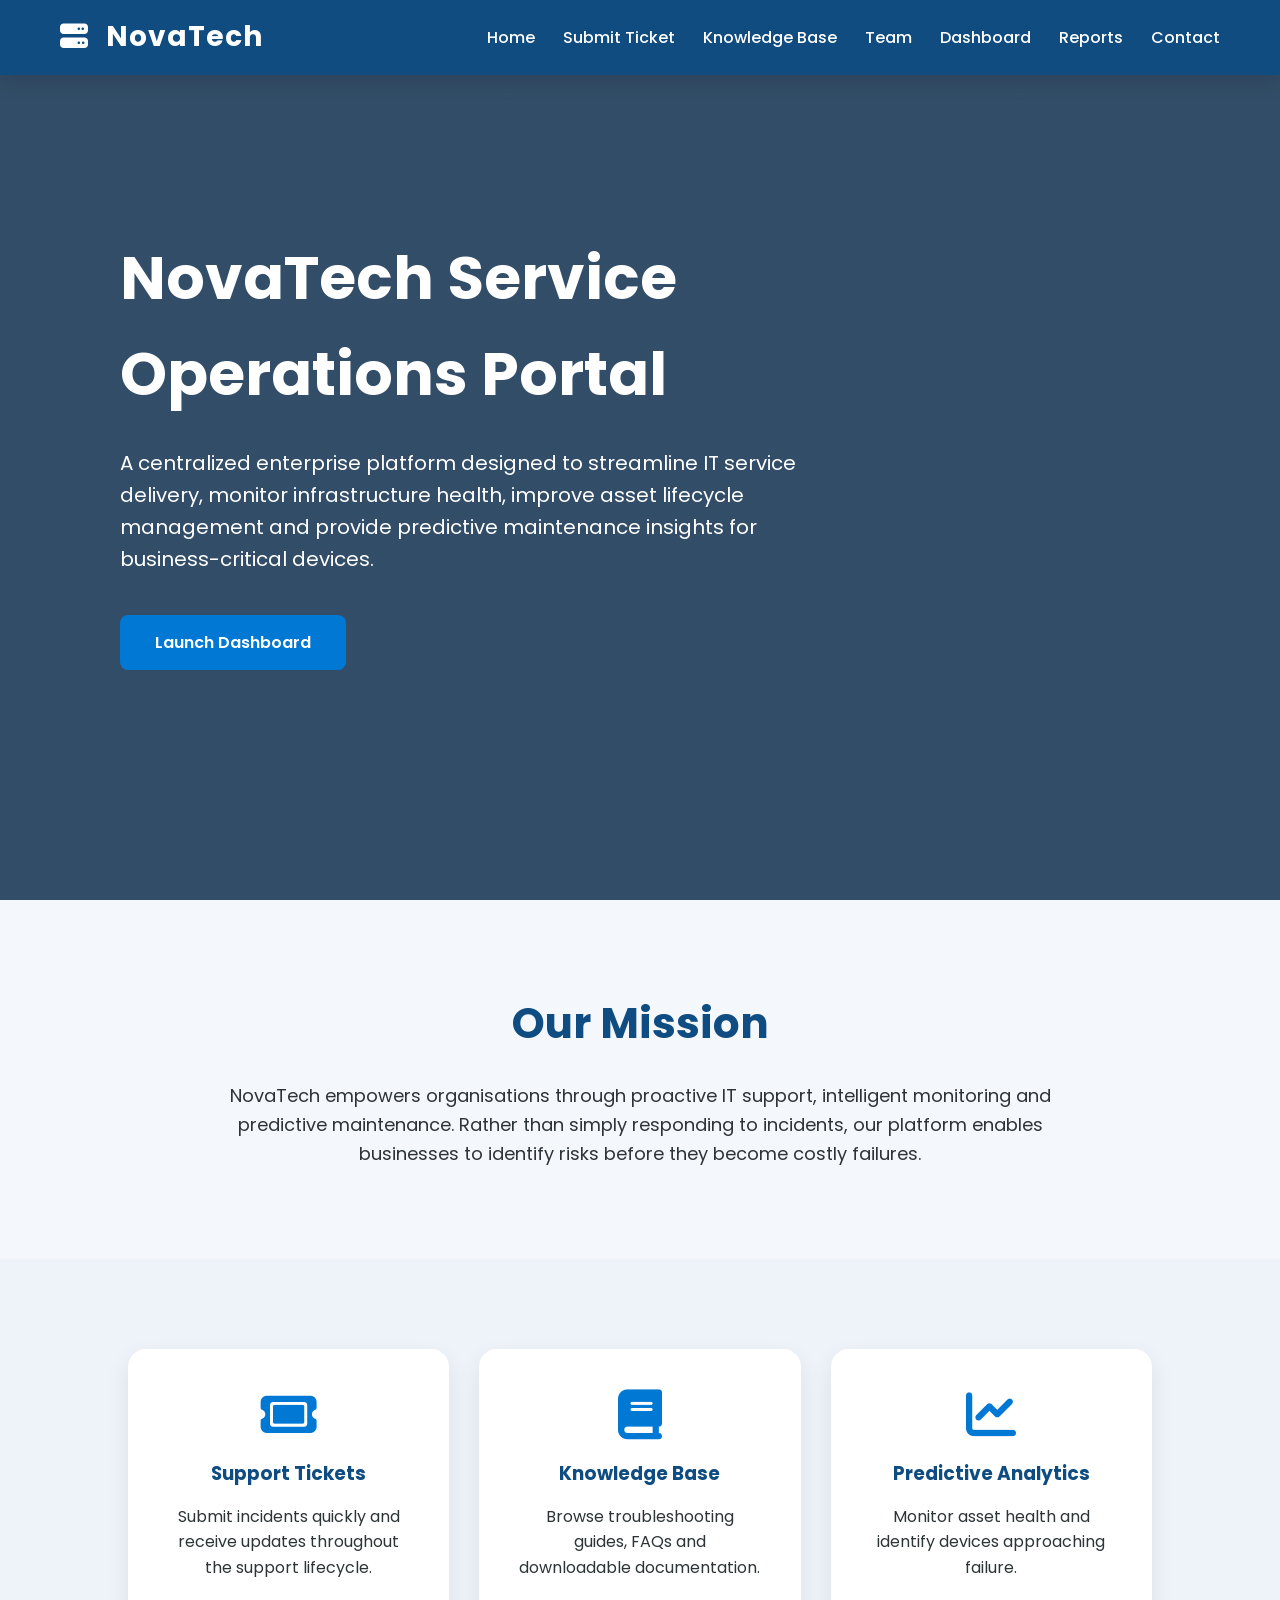
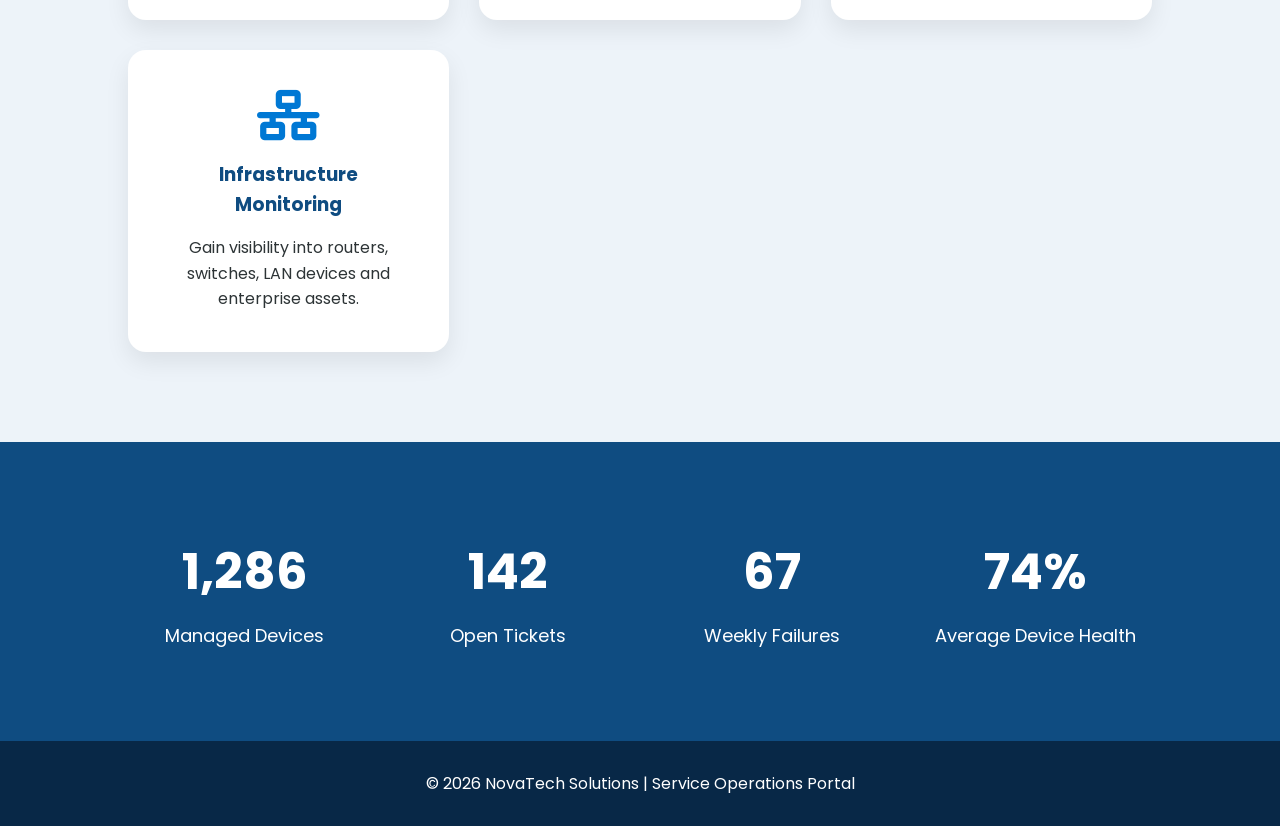
==== index.html @ 0265390c "created home page and styling" ====
<!DOCTYPE html>
<html lang="en">
<head>

<meta charset="UTF-8">
<meta name="viewport" content="width=device-width, initial-scale=1.0">

<title>NovaTech Service Operations Portal</title>

<link rel="preconnect" href="https://fonts.googleapis.com">
<link rel="preconnect" href="https://fonts.gstatic.com" crossorigin>

<link href="https://fonts.googleapis.com/css2?family=Poppins:wght@300;400;500;600;700&display=swap" rel="stylesheet">

<link rel="stylesheet"
href="https://cdnjs.cloudflare.com/ajax/libs/font-awesome/6.6.0/css/all.min.css">

<link rel="stylesheet" href="css/style.css">

</head>

<body>

<nav>

<div class="logo">

<i class="fa-solid fa-server"></i>

NovaTech

</div>

<ul>

<li><a href="index.html">Home</a></li>

<li><a href="pages/tickets.html">Submit Ticket</a></li>

<li><a href="pages/knowledgebase.html">Knowledge Base</a></li>

<li><a href="pages/team.html">Team</a></li>

<li><a href="pages/dashboard.html">Dashboard</a></li>

<li><a href="pages/reports.html">Reports</a></li>

<li><a href="pages/contact.html">Contact</a></li>

</ul>

</nav>

<section class="hero">

<div class="hero-text">

<h1>NovaTech Service Operations Portal</h1>

<p>

A centralized enterprise platform designed to streamline IT service delivery,
monitor infrastructure health, improve asset lifecycle management and provide
predictive maintenance insights for business-critical devices.

</p>

<a href="pages/dashboard.html" class="btn">

Launch Dashboard

</a>

</div>

</section>

<section class="about">

<h2>Our Mission</h2>

<p>

NovaTech empowers organisations through proactive IT support, intelligent
monitoring and predictive maintenance. Rather than simply responding to incidents,
our platform enables businesses to identify risks before they become costly failures.

</p>

</section>

<section class="cards">

<div class="card">

<i class="fa-solid fa-ticket"></i>

<h3>Support Tickets</h3>

<p>

Submit incidents quickly and receive updates throughout the support lifecycle.

</p>

</div>

<div class="card">

<i class="fa-solid fa-book"></i>

<h3>Knowledge Base</h3>

<p>

Browse troubleshooting guides, FAQs and downloadable documentation.

</p>

</div>

<div class="card">

<i class="fa-solid fa-chart-line"></i>

<h3>Predictive Analytics</h3>

<p>

Monitor asset health and identify devices approaching failure.

</p>

</div>

<div class="card">

<i class="fa-solid fa-network-wired"></i>

<h3>Infrastructure Monitoring</h3>

<p>

Gain visibility into routers, switches, LAN devices and enterprise assets.

</p>

</div>

</section>

<section class="stats">

<div>

<h2>1,286</h2>

<p>Managed Devices</p>

</div>

<div>

<h2>142</h2>

<p>Open Tickets</p>

</div>

<div>

<h2>67</h2>

<p>Weekly Failures</p>

</div>

<div>

<h2>74%</h2>

<p>Average Device Health</p>

</div>

</section>

<footer>

<p>

© 2026 NovaTech Solutions | Service Operations Portal

</p>

</footer>

<script src="js/script.js"></script>

</body>

</html>
---- css/style.css ----
/* ===========================
   NovaTech Service Portal
   Global Styles
=========================== */

*{
    margin:0;
    padding:0;
    box-sizing:border-box;
}

html{
    scroll-behavior:smooth;
}

body{
    font-family:'Poppins',sans-serif;
    background:#f4f7fb;
    color:#2d3436;
    line-height:1.6;
}

/* ===========================
   Navigation
=========================== */

nav{
    position:fixed;
    top:0;
    left:0;
    width:100%;
    height:75px;

    display:flex;
    justify-content:space-between;
    align-items:center;

    padding:0 60px;

    background:rgba(15,76,129,0.95);

    backdrop-filter:blur(10px);

    z-index:999;

    box-shadow:0 5px 20px rgba(0,0,0,.15);
}

.logo{
    color:white;
    font-size:28px;
    font-weight:700;
    letter-spacing:1px;
}

.logo i{
    margin-right:10px;
}

nav ul{
    display:flex;
    list-style:none;
}

nav ul li{
    margin-left:28px;
}

nav ul li a{

    text-decoration:none;

    color:white;

    font-weight:500;

    transition:.3s;

}

nav ul li a:hover{

    color:#9ad1ff;

}

/* ===========================
   Hero Section
=========================== */

.hero{

    height:100vh;

    display:flex;

    align-items:center;

    padding:120px;

    color:white;

    background:

    linear-gradient(
    rgba(8,40,71,.82),
    rgba(8,40,71,.82)
    ),

    url("https://images.unsplash.com/photo-1518770660439-4636190af475?auto=format&fit=crop&w=1800&q=80");

    background-size:cover;

    background-position:center;

}

.hero-text{

    max-width:700px;

}

.hero h1{

    font-size:60px;

    margin-bottom:25px;

}

.hero p{

    font-size:20px;

    margin-bottom:40px;

}

/* ===========================
   Buttons
=========================== */

.btn{

display:inline-block;

padding:15px 35px;

background:#0078D4;

color:white;

text-decoration:none;

border-radius:8px;

font-weight:600;

transition:.35s;

}

.btn:hover{

background:#0094ff;

transform:translateY(-4px);

box-shadow:0 10px 25px rgba(0,120,212,.35);

}

/* ===========================
   Sections
=========================== */

section{

padding:90px 10%;

}

.about{

text-align:center;

}

.about h2{

font-size:42px;

margin-bottom:25px;

color:#0F4C81;

}

.about p{

max-width:900px;

margin:auto;

font-size:18px;

}

/* ===========================
   Cards
=========================== */

.cards{

display:grid;

grid-template-columns:repeat(auto-fit,minmax(260px,1fr));

gap:30px;

background:#edf3f9;

}

.card{

background:white;

padding:40px;

border-radius:18px;

text-align:center;

box-shadow:0 10px 25px rgba(0,0,0,.08);

transition:.35s;

}

.card:hover{

transform:translateY(-10px);

box-shadow:0 20px 40px rgba(0,0,0,.15);

}

.card i{

font-size:50px;

color:#0078D4;

margin-bottom:20px;

}

.card h3{

margin-bottom:15px;

color:#0F4C81;

}

/* ===========================
   Statistics
=========================== */

.stats{

background:#0F4C81;

display:grid;

grid-template-columns:repeat(auto-fit,minmax(220px,1fr));

gap:30px;

text-align:center;

color:white;

}

.stats h2{

font-size:50px;

margin-bottom:10px;

}

.stats p{

font-size:18px;

}

/* ===========================
   Footer
=========================== */

footer{

background:#082847;

padding:30px;

text-align:center;

color:white;

}

/* ===========================
   Responsive
=========================== */

@media(max-width:900px){

nav{

flex-direction:column;

height:auto;

padding:20px;

}

nav ul{

margin-top:20px;

flex-wrap:wrap;

justify-content:center;

}

nav ul li{

margin:10px;

}

.hero{

padding:80px 30px;

text-align:center;

justify-content:center;

}

.hero h1{

font-size:40px;

}

.hero p{

font-size:18px;

}

}
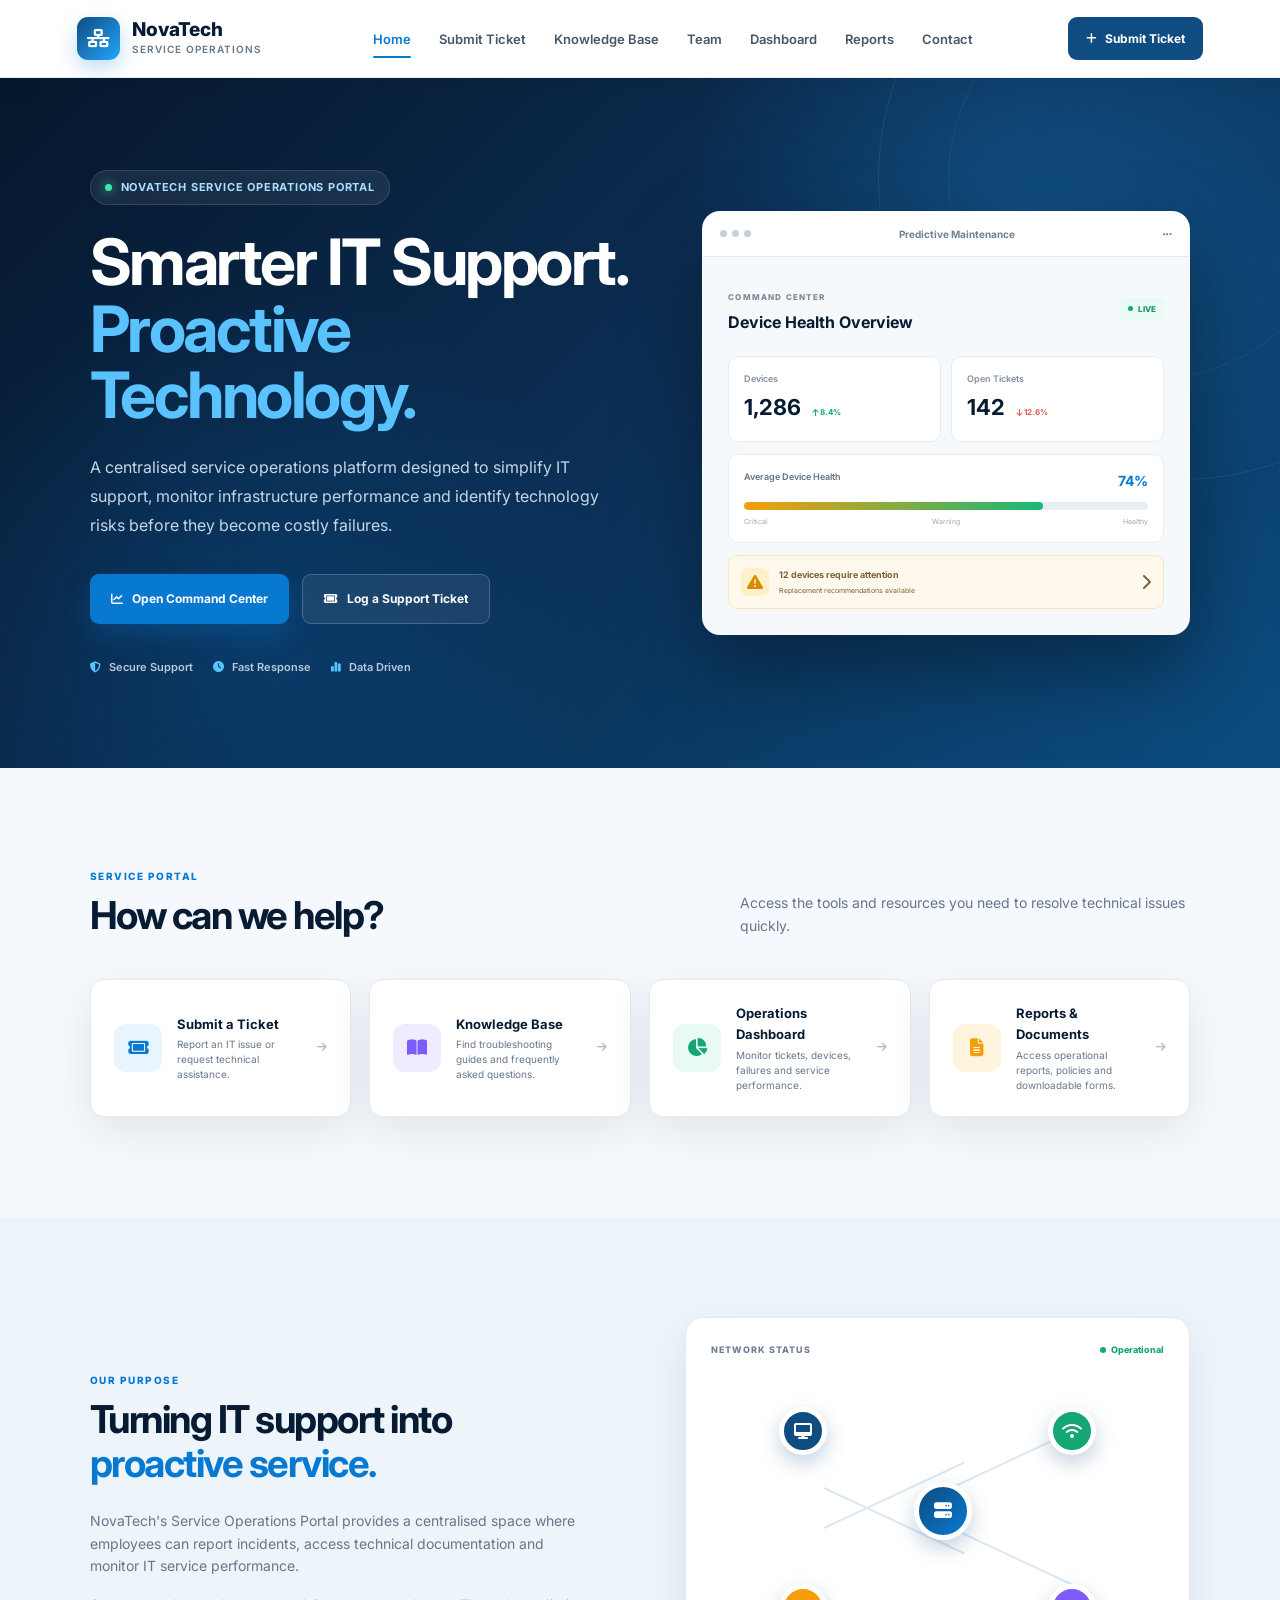
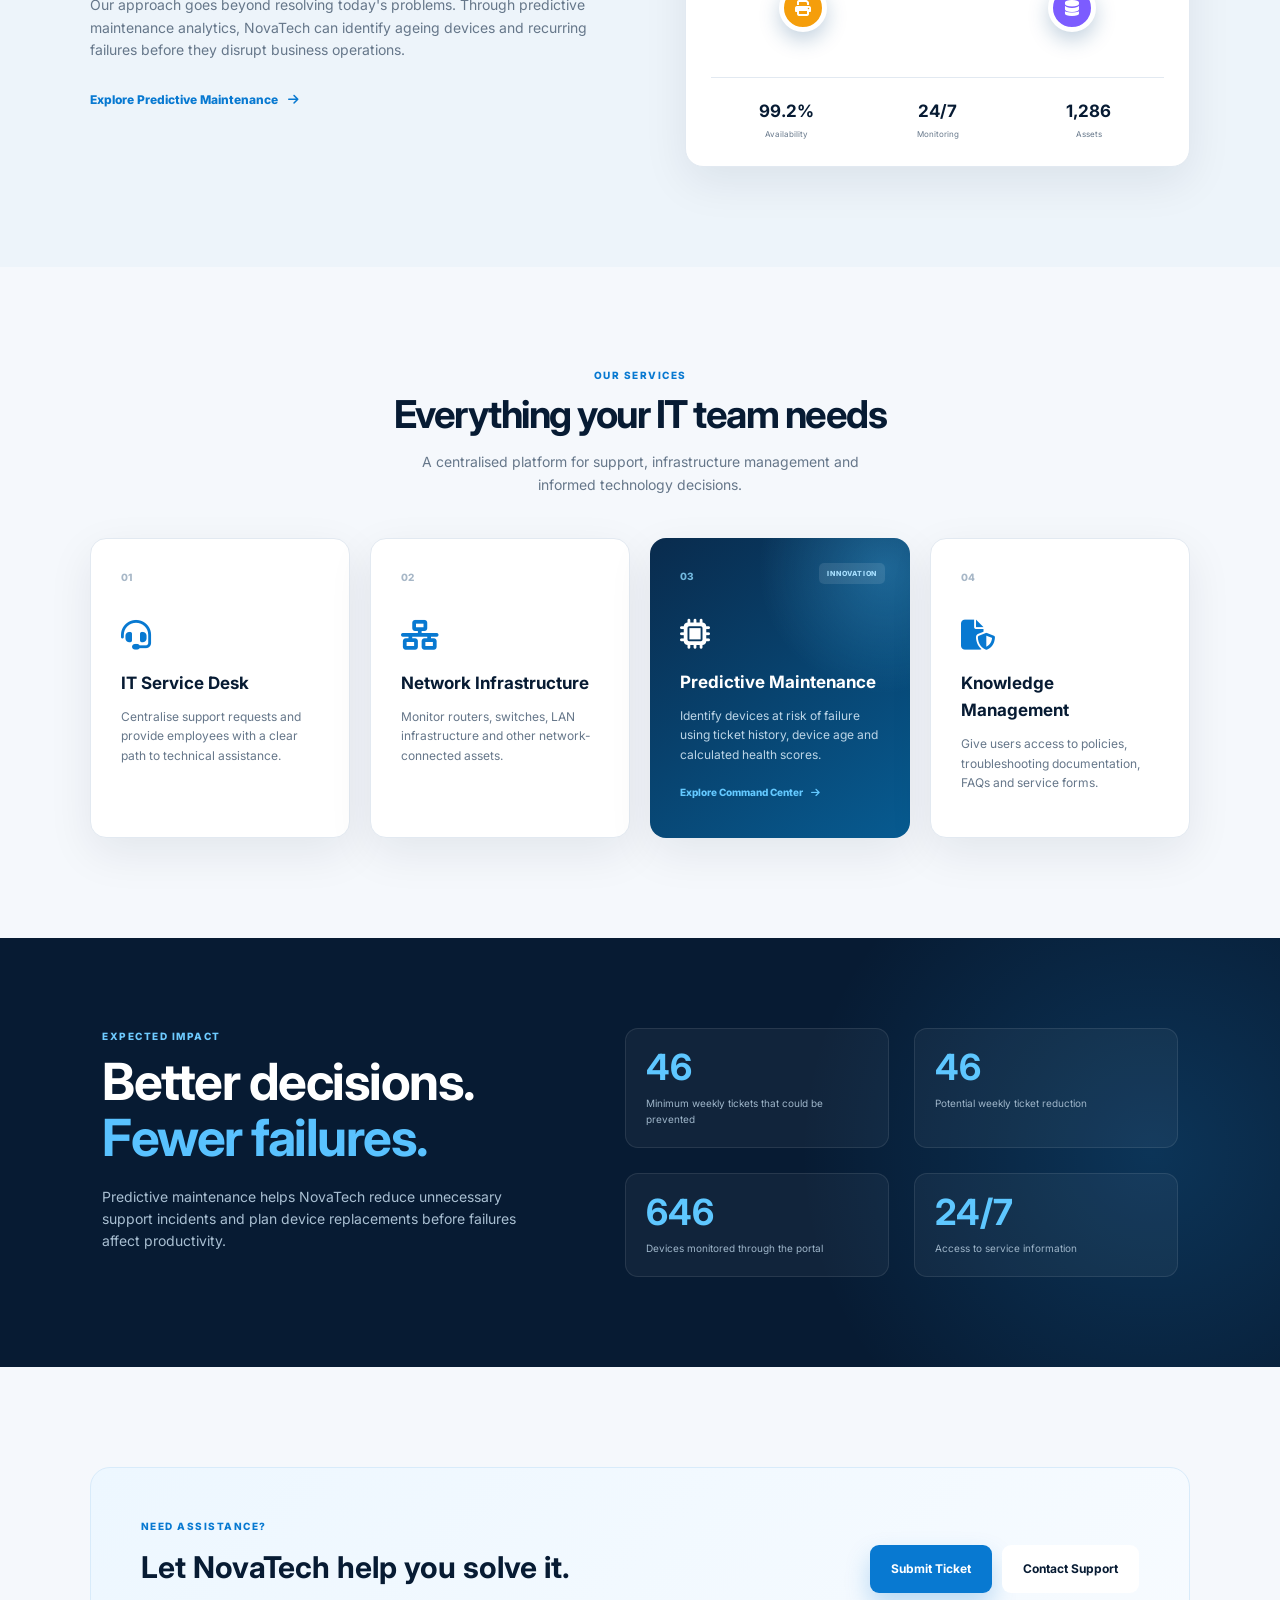
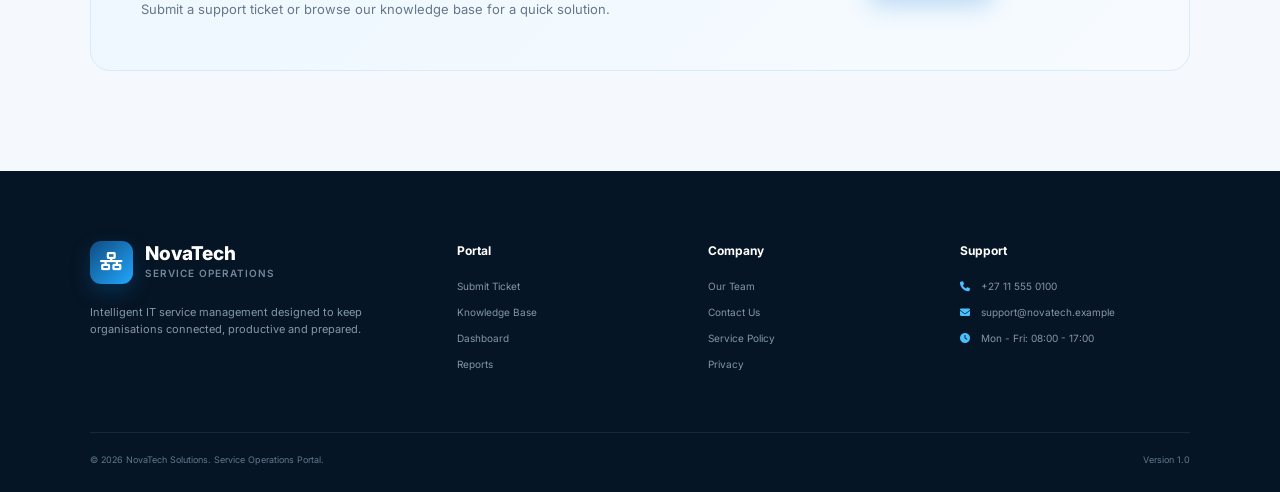
==== commit 6a70dadc: "Completed NovaTech homepage redesign" ====
--- a/index.html
+++ b/index.html
@@ -1,201 +1,746 @@
 <!DOCTYPE html>
 <html lang="en">
+
 <head>
-
-<meta charset="UTF-8">
-<meta name="viewport" content="width=device-width, initial-scale=1.0">
-
-<title>NovaTech Service Operations Portal</title>
-
-<link rel="preconnect" href="https://fonts.googleapis.com">
-<link rel="preconnect" href="https://fonts.gstatic.com" crossorigin>
-
-<link href="https://fonts.googleapis.com/css2?family=Poppins:wght@300;400;500;600;700&display=swap" rel="stylesheet">
-
-<link rel="stylesheet"
-href="https://cdnjs.cloudflare.com/ajax/libs/font-awesome/6.6.0/css/all.min.css">
-
-<link rel="stylesheet" href="css/style.css">
-
+    <meta charset="UTF-8">
+    <meta name="viewport" content="width=device-width, initial-scale=1.0">
+
+    <title>NovaTech | Service Operations Portal</title>
+
+    <!-- Google Font -->
+    <link rel="preconnect" href="https://fonts.googleapis.com">
+    <link rel="preconnect" href="https://fonts.gstatic.com" crossorigin>
+
+    <link href="https://fonts.googleapis.com/css2?family=Inter:wght@400;500;600;700;800&display=swap"
+        rel="stylesheet">
+
+    <!-- Font Awesome -->
+    <link rel="stylesheet"
+        href="https://cdnjs.cloudflare.com/ajax/libs/font-awesome/6.6.0/css/all.min.css">
+
+    <!-- Main CSS -->
+    <link rel="stylesheet" href="css/style.css">
 </head>
 
 <body>
 
-<nav>
-
-<div class="logo">
-
-<i class="fa-solid fa-server"></i>
-
-NovaTech
-
-</div>
-
-<ul>
-
-<li><a href="index.html">Home</a></li>
-
-<li><a href="pages/tickets.html">Submit Ticket</a></li>
-
-<li><a href="pages/knowledgebase.html">Knowledge Base</a></li>
-
-<li><a href="pages/team.html">Team</a></li>
-
-<li><a href="pages/dashboard.html">Dashboard</a></li>
-
-<li><a href="pages/reports.html">Reports</a></li>
-
-<li><a href="pages/contact.html">Contact</a></li>
-
-</ul>
-
-</nav>
-
-<section class="hero">
-
-<div class="hero-text">
-
-<h1>NovaTech Service Operations Portal</h1>
-
-<p>
-
-A centralized enterprise platform designed to streamline IT service delivery,
-monitor infrastructure health, improve asset lifecycle management and provide
-predictive maintenance insights for business-critical devices.
-
-</p>
-
-<a href="pages/dashboard.html" class="btn">
-
-Launch Dashboard
-
-</a>
-
-</div>
-
-</section>
-
-<section class="about">
-
-<h2>Our Mission</h2>
-
-<p>
-
-NovaTech empowers organisations through proactive IT support, intelligent
-monitoring and predictive maintenance. Rather than simply responding to incidents,
-our platform enables businesses to identify risks before they become costly failures.
-
-</p>
-
-</section>
-
-<section class="cards">
-
-<div class="card">
-
-<i class="fa-solid fa-ticket"></i>
-
-<h3>Support Tickets</h3>
-
-<p>
-
-Submit incidents quickly and receive updates throughout the support lifecycle.
-
-</p>
-
-</div>
-
-<div class="card">
-
-<i class="fa-solid fa-book"></i>
-
-<h3>Knowledge Base</h3>
-
-<p>
-
-Browse troubleshooting guides, FAQs and downloadable documentation.
-
-</p>
-
-</div>
-
-<div class="card">
-
-<i class="fa-solid fa-chart-line"></i>
-
-<h3>Predictive Analytics</h3>
-
-<p>
-
-Monitor asset health and identify devices approaching failure.
-
-</p>
-
-</div>
-
-<div class="card">
-
-<i class="fa-solid fa-network-wired"></i>
-
-<h3>Infrastructure Monitoring</h3>
-
-<p>
-
-Gain visibility into routers, switches, LAN devices and enterprise assets.
-
-</p>
-
-</div>
-
-</section>
-
-<section class="stats">
-
-<div>
-
-<h2>1,286</h2>
-
-<p>Managed Devices</p>
-
-</div>
-
-<div>
-
-<h2>142</h2>
-
-<p>Open Tickets</p>
-
-</div>
-
-<div>
-
-<h2>67</h2>
-
-<p>Weekly Failures</p>
-
-</div>
-
-<div>
-
-<h2>74%</h2>
-
-<p>Average Device Health</p>
-
-</div>
-
-</section>
-
-<footer>
-
-<p>
-
-© 2026 NovaTech Solutions | Service Operations Portal
-
-</p>
-
-</footer>
-
-<script src="js/script.js"></script>
+    <!-- =========================
+         NAVIGATION
+    ========================== -->
+
+    <header class="site-header">
+
+        <nav class="navbar">
+
+            <a href="index.html" class="brand">
+
+                <div class="brand-icon">
+                    <i class="fa-solid fa-network-wired"></i>
+                </div>
+
+                <div>
+                    <span class="brand-name">NovaTech</span>
+                    <span class="brand-subtitle">Service Operations</span>
+                </div>
+
+            </a>
+
+            <button class="mobile-menu-btn" id="mobileMenuBtn">
+                <i class="fa-solid fa-bars"></i>
+            </button>
+
+            <ul class="nav-links" id="navLinks">
+
+                <li>
+                    <a href="index.html" class="active">Home</a>
+                </li>
+
+                <li>
+                    <a href="pages/tickets.html">Submit Ticket</a>
+                </li>
+
+                <li>
+                    <a href="pages/knowledgebase.html">Knowledge Base</a>
+                </li>
+
+                <li>
+                    <a href="pages/team.html">Team</a>
+                </li>
+
+                <li>
+                    <a href="pages/dashboard.html">Dashboard</a>
+                </li>
+
+                <li>
+                    <a href="pages/reports.html">Reports</a>
+                </li>
+
+                <li>
+                    <a href="pages/contact.html">Contact</a>
+                </li>
+
+            </ul>
+
+            <a href="pages/tickets.html" class="nav-button">
+                <i class="fa-solid fa-plus"></i>
+                Submit Ticket
+            </a>
+
+        </nav>
+
+    </header>
+
+
+    <!-- =========================
+         HERO
+    ========================== -->
+
+    <main>
+
+        <section class="hero">
+
+            <div class="hero-grid">
+
+                <div class="hero-content">
+
+                    <div class="status-pill">
+                        <span class="status-dot"></span>
+                        NovaTech Service Operations Portal
+                    </div>
+
+                    <h1>
+                        Smarter IT Support.
+                        <span>Proactive Technology.</span>
+                    </h1>
+
+                    <p class="hero-description">
+
+                        A centralised service operations platform designed to
+                        simplify IT support, monitor infrastructure performance
+                        and identify technology risks before they become costly
+                        failures.
+
+                    </p>
+
+                    <div class="hero-buttons">
+
+                        <a href="pages/dashboard.html" class="primary-button">
+                            <i class="fa-solid fa-chart-line"></i>
+                            Open Command Center
+                        </a>
+
+                        <a href="pages/tickets.html" class="secondary-button">
+                            <i class="fa-solid fa-ticket"></i>
+                            Log a Support Ticket
+                        </a>
+
+                    </div>
+
+                    <div class="hero-trust">
+
+                        <div class="trust-item">
+                            <i class="fa-solid fa-shield-halved"></i>
+                            Secure Support
+                        </div>
+
+                        <div class="trust-item">
+                            <i class="fa-solid fa-clock"></i>
+                            Fast Response
+                        </div>
+
+                        <div class="trust-item">
+                            <i class="fa-solid fa-chart-simple"></i>
+                            Data Driven
+                        </div>
+
+                    </div>
+
+                </div>
+
+
+                <!-- Hero Dashboard Preview -->
+
+                <div class="hero-dashboard">
+
+                    <div class="dashboard-window">
+
+                        <div class="window-header">
+
+                            <div class="window-controls">
+                                <span></span>
+                                <span></span>
+                                <span></span>
+                            </div>
+
+                            <span>Predictive Maintenance</span>
+
+                            <i class="fa-solid fa-ellipsis"></i>
+
+                        </div>
+
+                        <div class="mini-dashboard">
+
+                            <div class="mini-title">
+                                <div>
+                                    <small>COMMAND CENTER</small>
+                                    <h3>Device Health Overview</h3>
+                                </div>
+
+                                <span class="live-badge">
+                                    <span></span>
+                                    LIVE
+                                </span>
+                            </div>
+
+                            <div class="mini-stats">
+
+                                <div class="mini-card">
+                                    <span>Devices</span>
+                                    <strong>1,286</strong>
+                                    <small class="positive">
+                                        <i class="fa-solid fa-arrow-up"></i>
+                                        8.4%
+                                    </small>
+                                </div>
+
+                                <div class="mini-card">
+                                    <span>Open Tickets</span>
+                                    <strong>142</strong>
+                                    <small class="negative">
+                                        <i class="fa-solid fa-arrow-down"></i>
+                                        12.6%
+                                    </small>
+                                </div>
+
+                            </div>
+
+                            <div class="health-panel">
+
+                                <div class="health-header">
+                                    <span>Average Device Health</span>
+                                    <strong>74%</strong>
+                                </div>
+
+                                <div class="health-bar">
+                                    <div class="health-progress"></div>
+                                </div>
+
+                                <div class="health-labels">
+                                    <span>Critical</span>
+                                    <span>Warning</span>
+                                    <span>Healthy</span>
+                                </div>
+
+                            </div>
+
+                            <div class="mini-alert">
+
+                                <div class="alert-icon">
+                                    <i class="fa-solid fa-triangle-exclamation"></i>
+                                </div>
+
+                                <div>
+                                    <strong>12 devices require attention</strong>
+                                    <small>Replacement recommendations available</small>
+                                </div>
+
+                                <i class="fa-solid fa-chevron-right"></i>
+
+                            </div>
+
+                        </div>
+
+                    </div>
+
+                </div>
+
+            </div>
+
+        </section>
+
+
+        <!-- =========================
+             QUICK ACCESS
+        ========================== -->
+
+        <section class="quick-section">
+
+            <div class="section-heading">
+
+                <div>
+                    <span class="section-label">SERVICE PORTAL</span>
+                    <h2>How can we help?</h2>
+                </div>
+
+                <p>
+                    Access the tools and resources you need to resolve
+                    technical issues quickly.
+                </p>
+
+            </div>
+
+            <div class="quick-grid">
+
+                <a href="pages/tickets.html" class="quick-card">
+
+                    <div class="quick-icon blue">
+                        <i class="fa-solid fa-ticket"></i>
+                    </div>
+
+                    <div>
+                        <h3>Submit a Ticket</h3>
+                        <p>Report an IT issue or request technical assistance.</p>
+                    </div>
+
+                    <i class="fa-solid fa-arrow-right card-arrow"></i>
+
+                </a>
+
+
+                <a href="pages/knowledgebase.html" class="quick-card">
+
+                    <div class="quick-icon purple">
+                        <i class="fa-solid fa-book-open"></i>
+                    </div>
+
+                    <div>
+                        <h3>Knowledge Base</h3>
+                        <p>Find troubleshooting guides and frequently asked questions.</p>
+                    </div>
+
+                    <i class="fa-solid fa-arrow-right card-arrow"></i>
+
+                </a>
+
+
+                <a href="pages/dashboard.html" class="quick-card">
+
+                    <div class="quick-icon green">
+                        <i class="fa-solid fa-chart-pie"></i>
+                    </div>
+
+                    <div>
+                        <h3>Operations Dashboard</h3>
+                        <p>Monitor tickets, devices, failures and service performance.</p>
+                    </div>
+
+                    <i class="fa-solid fa-arrow-right card-arrow"></i>
+
+                </a>
+
+
+                <a href="pages/reports.html" class="quick-card">
+
+                    <div class="quick-icon orange">
+                        <i class="fa-solid fa-file-lines"></i>
+                    </div>
+
+                    <div>
+                        <h3>Reports & Documents</h3>
+                        <p>Access operational reports, policies and downloadable forms.</p>
+                    </div>
+
+                    <i class="fa-solid fa-arrow-right card-arrow"></i>
+
+                </a>
+
+            </div>
+
+        </section>
+
+
+        <!-- =========================
+             MISSION
+        ========================== -->
+
+        <section class="mission-section">
+
+            <div class="mission-grid">
+
+                <div class="mission-content">
+
+                    <span class="section-label">OUR PURPOSE</span>
+
+                    <h2>
+                        Turning IT support into
+                        <span>proactive service.</span>
+                    </h2>
+
+                    <p>
+                        NovaTech's Service Operations Portal provides a
+                        centralised space where employees can report incidents,
+                        access technical documentation and monitor IT service
+                        performance.
+                    </p>
+
+                    <p>
+                        Our approach goes beyond resolving today's problems.
+                        Through predictive maintenance analytics, NovaTech
+                        can identify ageing devices and recurring failures
+                        before they disrupt business operations.
+                    </p>
+
+                    <a href="pages/dashboard.html" class="text-link">
+                        Explore Predictive Maintenance
+                        <i class="fa-solid fa-arrow-right"></i>
+                    </a>
+
+                </div>
+
+
+                <div class="mission-visual">
+
+                    <div class="network-card">
+
+                        <div class="network-header">
+                            <span>NETWORK STATUS</span>
+                            <span class="online">
+                                <span></span>
+                                Operational
+                            </span>
+                        </div>
+
+                        <div class="network-map">
+
+                            <div class="network-line line-one"></div>
+                            <div class="network-line line-two"></div>
+                            <div class="network-line line-three"></div>
+                            <div class="network-line line-four"></div>
+
+                            <div class="network-node main-node">
+                                <i class="fa-solid fa-server"></i>
+                            </div>
+
+                            <div class="network-node node-one">
+                                <i class="fa-solid fa-desktop"></i>
+                            </div>
+
+                            <div class="network-node node-two">
+                                <i class="fa-solid fa-wifi"></i>
+                            </div>
+
+                            <div class="network-node node-three">
+                                <i class="fa-solid fa-print"></i>
+                            </div>
+
+                            <div class="network-node node-four">
+                                <i class="fa-solid fa-database"></i>
+                            </div>
+
+                        </div>
+
+                        <div class="network-footer">
+
+                            <div>
+                                <strong>99.2%</strong>
+                                <span>Availability</span>
+                            </div>
+
+                            <div>
+                                <strong>24/7</strong>
+                                <span>Monitoring</span>
+                            </div>
+
+                            <div>
+                                <strong>1,286</strong>
+                                <span>Assets</span>
+                            </div>
+
+                        </div>
+
+                    </div>
+
+                </div>
+
+            </div>
+
+        </section>
+
+
+        <!-- =========================
+             SERVICES
+        ========================== -->
+
+        <section class="services-section">
+
+            <div class="section-heading centered">
+
+                <span class="section-label">OUR SERVICES</span>
+
+                <h2>Everything your IT team needs</h2>
+
+                <p>
+                    A centralised platform for support, infrastructure
+                    management and informed technology decisions.
+                </p>
+
+            </div>
+
+            <div class="services-grid">
+
+                <div class="service-card">
+
+                    <div class="service-number">01</div>
+
+                    <i class="fa-solid fa-headset"></i>
+
+                    <h3>IT Service Desk</h3>
+
+                    <p>
+                        Centralise support requests and provide employees
+                        with a clear path to technical assistance.
+                    </p>
+
+                </div>
+
+
+                <div class="service-card">
+
+                    <div class="service-number">02</div>
+
+                    <i class="fa-solid fa-network-wired"></i>
+
+                    <h3>Network Infrastructure</h3>
+
+                    <p>
+                        Monitor routers, switches, LAN infrastructure and
+                        other network-connected assets.
+                    </p>
+
+                </div>
+
+
+                <div class="service-card featured">
+
+                    <div class="service-number">03</div>
+
+                    <span class="featured-badge">INNOVATION</span>
+
+                    <i class="fa-solid fa-microchip"></i>
+
+                    <h3>Predictive Maintenance</h3>
+
+                    <p>
+                        Identify devices at risk of failure using ticket
+                        history, device age and calculated health scores.
+                    </p>
+
+                    <a href="pages/dashboard.html">
+                        Explore Command Center
+                        <i class="fa-solid fa-arrow-right"></i>
+                    </a>
+
+                </div>
+
+
+                <div class="service-card">
+
+                    <div class="service-number">04</div>
+
+                    <i class="fa-solid fa-file-shield"></i>
+
+                    <h3>Knowledge Management</h3>
+
+                    <p>
+                        Give users access to policies, troubleshooting
+                        documentation, FAQs and service forms.
+                    </p>
+
+                </div>
+
+            </div>
+
+        </section>
+
+
+        <!-- =========================
+             IMPACT
+        ========================== -->
+
+        <section class="impact-section">
+
+            <div class="impact-content">
+
+                <span class="section-label light">EXPECTED IMPACT</span>
+
+                <h2>
+                    Better decisions.
+                    <span>Fewer failures.</span>
+                </h2>
+
+                <p>
+                    Predictive maintenance helps NovaTech reduce unnecessary
+                    support incidents and plan device replacements before
+                    failures affect productivity.
+                </p>
+
+            </div>
+
+            <div class="impact-stats">
+
+                <div class="impact-stat">
+                    <strong data-target="50">0</strong>
+                    <span>Minimum weekly tickets that could be prevented</span>
+                </div>
+
+                <div class="impact-stat">
+                    <strong data-target="80">0</strong>
+                    <span>Potential weekly ticket reduction</span>
+                </div>
+
+                <div class="impact-stat">
+                    <strong data-target="1286">0</strong>
+                    <span>Devices monitored through the portal</span>
+                </div>
+
+                <div class="impact-stat">
+                    <strong>24/7</strong>
+                    <span>Access to service information</span>
+                </div>
+
+            </div>
+
+        </section>
+
+
+        <!-- =========================
+             CONTACT CTA
+        ========================== -->
+
+        <section class="cta-section">
+
+            <div class="cta-box">
+
+                <div>
+
+                    <span class="section-label">NEED ASSISTANCE?</span>
+
+                    <h2>
+                        Let NovaTech help you solve it.
+                    </h2>
+
+                    <p>
+                        Submit a support ticket or browse our knowledge base
+                        for a quick solution.
+                    </p>
+
+                </div>
+
+                <div class="cta-buttons">
+
+                    <a href="pages/tickets.html" class="primary-button">
+                        Submit Ticket
+                    </a>
+
+                    <a href="pages/contact.html" class="secondary-button dark">
+                        Contact Support
+                    </a>
+
+                </div>
+
+            </div>
+
+        </section>
+
+    </main>
+
+
+    <!-- =========================
+         FOOTER
+    ========================== -->
+
+    <footer class="footer">
+
+        <div class="footer-grid">
+
+            <div class="footer-brand">
+
+                <a href="index.html" class="brand">
+
+                    <div class="brand-icon">
+                        <i class="fa-solid fa-network-wired"></i>
+                    </div>
+
+                    <div>
+                        <span class="brand-name">NovaTech</span>
+                        <span class="brand-subtitle">Service Operations</span>
+                    </div>
+
+                </a>
+
+                <p>
+                    Intelligent IT service management designed to keep
+                    organisations connected, productive and prepared.
+                </p>
+
+            </div>
+
+
+            <div class="footer-column">
+
+                <h4>Portal</h4>
+
+                <a href="pages/tickets.html">Submit Ticket</a>
+                <a href="pages/knowledgebase.html">Knowledge Base</a>
+                <a href="pages/dashboard.html">Dashboard</a>
+                <a href="pages/reports.html">Reports</a>
+
+            </div>
+
+
+            <div class="footer-column">
+
+                <h4>Company</h4>
+
+                <a href="pages/team.html">Our Team</a>
+                <a href="pages/contact.html">Contact Us</a>
+                <a href="#">Service Policy</a>
+                <a href="#">Privacy</a>
+
+            </div>
+
+
+            <div class="footer-column">
+
+                <h4>Support</h4>
+
+                <p>
+                    <i class="fa-solid fa-phone"></i>
+                    +27 11 555 0100
+                </p>
+
+                <p>
+                    <i class="fa-solid fa-envelope"></i>
+                    support@novatech.example
+                </p>
+
+                <p>
+                    <i class="fa-solid fa-clock"></i>
+                    Mon - Fri: 08:00 - 17:00
+                </p>
+
+            </div>
+
+        </div>
+
+
+        <div class="footer-bottom">
+
+            <span>
+                © <span id="currentYear">2026</span> NovaTech Solutions.
+                Service Operations Portal.
+            </span>
+
+            <span>
+                Version 1.0
+            </span>
+
+        </div>
+
+    </footer>
+
+
+    <script src="js/script.js"></script>
 
 </body>
 
--- a/css/style.css
+++ b/css/style.css
@@ -1,372 +1,1726 @@
-/* ===========================
-   NovaTech Service Portal
+/* =========================================================
+   NOVATECH SERVICE OPERATIONS PORTAL
    Global Styles
-=========================== */
-
-*{
-    margin:0;
-    padding:0;
-    box-sizing:border-box;
-}
-
-html{
-    scroll-behavior:smooth;
-}
-
-body{
-    font-family:'Poppins',sans-serif;
-    background:#f4f7fb;
-    color:#2d3436;
-    line-height:1.6;
-}
-
-/* ===========================
-   Navigation
-=========================== */
-
-nav{
-    position:fixed;
-    top:0;
-    left:0;
-    width:100%;
-    height:75px;
-
-    display:flex;
-    justify-content:space-between;
-    align-items:center;
-
-    padding:0 60px;
-
-    background:rgba(15,76,129,0.95);
-
-    backdrop-filter:blur(10px);
-
-    z-index:999;
-
-    box-shadow:0 5px 20px rgba(0,0,0,.15);
-}
-
-.logo{
-    color:white;
-    font-size:28px;
-    font-weight:700;
-    letter-spacing:1px;
-}
-
-.logo i{
-    margin-right:10px;
-}
-
-nav ul{
-    display:flex;
-    list-style:none;
-}
-
-nav ul li{
-    margin-left:28px;
-}
-
-nav ul li a{
-
-    text-decoration:none;
-
-    color:white;
-
-    font-weight:500;
-
-    transition:.3s;
-
-}
-
-nav ul li a:hover{
-
-    color:#9ad1ff;
-
-}
-
-/* ===========================
-   Hero Section
-=========================== */
-
-.hero{
-
-    height:100vh;
-
-    display:flex;
-
-    align-items:center;
-
-    padding:120px;
-
-    color:white;
+========================================================= */
+
+:root {
+    --navy: #071b33;
+    --dark-blue: #0f4c81;
+    --blue: #0879d1;
+    --bright-blue: #22a7ff;
+    --light-blue: #eaf5ff;
+
+    --white: #ffffff;
+    --background: #f5f8fc;
+    --surface: #ffffff;
+
+    --text: #172536;
+    --muted: #66778a;
+    --border: #e2e9f1;
+
+    --green: #16a673;
+    --orange: #f59e0b;
+    --purple: #7c5cff;
+
+    --shadow: 0 15px 45px rgba(7, 27, 51, 0.08);
+    --shadow-hover: 0 25px 55px rgba(7, 27, 51, 0.14);
+
+    --radius: 18px;
+}
+
+
+/* =========================================================
+   RESET
+========================================================= */
+
+* {
+    margin: 0;
+    padding: 0;
+    box-sizing: border-box;
+}
+
+html {
+    scroll-behavior: smooth;
+}
+
+body {
+    font-family: "Inter", sans-serif;
+    background: var(--background);
+    color: var(--text);
+    line-height: 1.6;
+}
+
+a {
+    color: inherit;
+    text-decoration: none;
+}
+
+button {
+    font-family: inherit;
+}
+
+img {
+    max-width: 100%;
+}
+
+
+/* =========================================================
+   NAVIGATION
+========================================================= */
+
+.site-header {
+    position: relative;
+    z-index: 1000;
+}
+
+.navbar {
+    width: 100%;
+    min-height: 78px;
+
+    padding: 0 6%;
+
+    display: flex;
+    align-items: center;
+    justify-content: space-between;
+
+    background: rgba(255, 255, 255, 0.96);
+
+    border-bottom: 1px solid rgba(226, 233, 241, 0.8);
+
+    box-shadow: 0 4px 25px rgba(7, 27, 51, 0.05);
+}
+
+.brand {
+    display: flex;
+    align-items: center;
+    gap: 12px;
+
+    min-width: 200px;
+}
+
+.brand-icon {
+    width: 43px;
+    height: 43px;
+
+    display: grid;
+    place-items: center;
+
+    color: white;
+
+    background: linear-gradient(
+        135deg,
+        var(--dark-blue),
+        var(--bright-blue)
+    );
+
+    border-radius: 11px;
+
+    box-shadow: 0 8px 20px rgba(8, 121, 209, 0.25);
+}
+
+.brand-icon i {
+    font-size: 18px;
+}
+
+.brand-name {
+    display: block;
+
+    color: var(--navy);
+
+    font-size: 19px;
+    font-weight: 800;
+
+    line-height: 1.1;
+}
+
+.brand-subtitle {
+    display: block;
+
+    color: var(--muted);
+
+    font-size: 10px;
+    font-weight: 600;
+
+    text-transform: uppercase;
+    letter-spacing: 1px;
+}
+
+.nav-links {
+    display: flex;
+    align-items: center;
+    gap: 28px;
+
+    list-style: none;
+}
+
+.nav-links a {
+    position: relative;
+
+    color: #46576a;
+
+    font-size: 13px;
+    font-weight: 600;
+
+    padding: 29px 0;
+
+    transition: 0.25s ease;
+}
+
+.nav-links a:hover,
+.nav-links a.active {
+    color: var(--blue);
+}
+
+.nav-links a.active::after {
+    content: "";
+
+    position: absolute;
+
+    bottom: 18px;
+    left: 0;
+
+    width: 100%;
+    height: 2px;
+
+    background: var(--blue);
+
+    border-radius: 5px;
+}
+
+.nav-button {
+    display: inline-flex;
+    align-items: center;
+    gap: 8px;
+
+    padding: 12px 18px;
+
+    color: white;
+
+    background: var(--dark-blue);
+
+    border-radius: 9px;
+
+    font-size: 12px;
+    font-weight: 700;
+
+    transition: 0.3s ease;
+}
+
+.nav-button:hover {
+    background: var(--blue);
+    transform: translateY(-2px);
+}
+
+.mobile-menu-btn {
+    display: none;
+
+    border: none;
+    background: transparent;
+
+    color: var(--navy);
+
+    font-size: 24px;
+
+    cursor: pointer;
+}
+
+
+/* =========================================================
+   HERO
+========================================================= */
+
+.hero {
+    position: relative;
+    overflow: hidden;
+
+    min-height: 690px;
+
+    display: flex;
+    align-items: center;
+
+    padding: 90px 7%;
+
+    color: white;
 
     background:
-
-    linear-gradient(
-    rgba(8,40,71,.82),
-    rgba(8,40,71,.82)
-    ),
-
-    url("https://images.unsplash.com/photo-1518770660439-4636190af475?auto=format&fit=crop&w=1800&q=80");
-
-    background-size:cover;
-
-    background-position:center;
-
-}
-
-.hero-text{
-
-    max-width:700px;
-
-}
-
-.hero h1{
-
-    font-size:60px;
-
-    margin-bottom:25px;
-
-}
-
-.hero p{
-
-    font-size:20px;
-
-    margin-bottom:40px;
-
-}
-
-/* ===========================
-   Buttons
-=========================== */
-
-.btn{
-
-display:inline-block;
-
-padding:15px 35px;
-
-background:#0078D4;
-
-color:white;
-
-text-decoration:none;
-
-border-radius:8px;
-
-font-weight:600;
-
-transition:.35s;
-
-}
-
-.btn:hover{
-
-background:#0094ff;
-
-transform:translateY(-4px);
-
-box-shadow:0 10px 25px rgba(0,120,212,.35);
-
-}
-
-/* ===========================
-   Sections
-=========================== */
-
-section{
-
-padding:90px 10%;
-
-}
-
-.about{
-
-text-align:center;
-
-}
-
-.about h2{
-
-font-size:42px;
-
-margin-bottom:25px;
-
-color:#0F4C81;
-
-}
-
-.about p{
-
-max-width:900px;
-
-margin:auto;
-
-font-size:18px;
-
-}
-
-/* ===========================
-   Cards
-=========================== */
-
-.cards{
-
-display:grid;
-
-grid-template-columns:repeat(auto-fit,minmax(260px,1fr));
-
-gap:30px;
-
-background:#edf3f9;
-
-}
-
-.card{
-
-background:white;
-
-padding:40px;
-
-border-radius:18px;
-
-text-align:center;
-
-box-shadow:0 10px 25px rgba(0,0,0,.08);
-
-transition:.35s;
-
-}
-
-.card:hover{
-
-transform:translateY(-10px);
-
-box-shadow:0 20px 40px rgba(0,0,0,.15);
-
-}
-
-.card i{
-
-font-size:50px;
-
-color:#0078D4;
-
-margin-bottom:20px;
-
-}
-
-.card h3{
-
-margin-bottom:15px;
-
-color:#0F4C81;
-
-}
-
-/* ===========================
-   Statistics
-=========================== */
-
-.stats{
-
-background:#0F4C81;
-
-display:grid;
-
-grid-template-columns:repeat(auto-fit,minmax(220px,1fr));
-
-gap:30px;
-
-text-align:center;
-
-color:white;
-
-}
-
-.stats h2{
-
-font-size:50px;
-
-margin-bottom:10px;
-
-}
-
-.stats p{
-
-font-size:18px;
-
-}
-
-/* ===========================
-   Footer
-=========================== */
-
-footer{
-
-background:#082847;
-
-padding:30px;
-
-text-align:center;
-
-color:white;
-
-}
-
-/* ===========================
-   Responsive
-=========================== */
-
-@media(max-width:900px){
-
-nav{
-
-flex-direction:column;
-
-height:auto;
-
-padding:20px;
-
-}
-
-nav ul{
-
-margin-top:20px;
-
-flex-wrap:wrap;
-
-justify-content:center;
-
-}
-
-nav ul li{
-
-margin:10px;
-
-}
-
-.hero{
-
-padding:80px 30px;
-
-text-align:center;
-
-justify-content:center;
-
-}
-
-.hero h1{
-
-font-size:40px;
-
-}
-
-.hero p{
-
-font-size:18px;
-
-}
-
+        radial-gradient(
+            circle at 80% 20%,
+            rgba(34, 167, 255, 0.22),
+            transparent 30%
+        ),
+        radial-gradient(
+            circle at 20% 80%,
+            rgba(8, 121, 209, 0.2),
+            transparent 30%
+        ),
+        linear-gradient(
+            135deg,
+            #06172c 0%,
+            #0b2f55 50%,
+            #0b4d80 100%
+        );
+}
+
+.hero::before {
+    content: "";
+
+    position: absolute;
+
+    width: 600px;
+    height: 600px;
+
+    right: -200px;
+    top: -200px;
+
+    border: 1px solid rgba(255, 255, 255, 0.08);
+
+    border-radius: 50%;
+}
+
+.hero::after {
+    content: "";
+
+    position: absolute;
+
+    width: 400px;
+    height: 400px;
+
+    right: -70px;
+    top: -100px;
+
+    border: 1px solid rgba(255, 255, 255, 0.06);
+
+    border-radius: 50%;
+}
+
+.hero-grid {
+    position: relative;
+    z-index: 2;
+
+    width: 100%;
+    max-width: 1450px;
+
+    margin: 0 auto;
+
+    display: grid;
+    grid-template-columns: 1fr 0.9fr;
+
+    align-items: center;
+
+    gap: 70px;
+}
+
+.hero-content {
+    max-width: 700px;
+}
+
+.status-pill {
+    display: inline-flex;
+    align-items: center;
+    gap: 9px;
+
+    margin-bottom: 24px;
+    padding: 8px 14px;
+
+    color: #a9dfff;
+
+    background: rgba(255, 255, 255, 0.07);
+
+    border: 1px solid rgba(255, 255, 255, 0.12);
+
+    border-radius: 50px;
+
+    font-size: 11px;
+    font-weight: 700;
+
+    text-transform: uppercase;
+    letter-spacing: 0.8px;
+}
+
+.status-dot {
+    width: 7px;
+    height: 7px;
+
+    background: #42e6a4;
+
+    border-radius: 50%;
+
+    box-shadow: 0 0 12px #42e6a4;
+}
+
+.hero h1 {
+    max-width: 750px;
+
+    margin-bottom: 24px;
+
+    font-size: clamp(44px, 5vw, 72px);
+    line-height: 1.04;
+
+    letter-spacing: -2.5px;
+}
+
+.hero h1 span {
+    display: block;
+
+    color: #59c2ff;
+}
+
+.hero-description {
+    max-width: 650px;
+
+    margin-bottom: 35px;
+
+    color: #c4d7e9;
+
+    font-size: 16px;
+    line-height: 1.8;
+}
+
+.hero-buttons {
+    display: flex;
+    flex-wrap: wrap;
+    gap: 13px;
+
+    margin-bottom: 35px;
+}
+
+.primary-button,
+.secondary-button {
+    display: inline-flex;
+    align-items: center;
+    justify-content: center;
+    gap: 9px;
+
+    padding: 14px 21px;
+
+    border-radius: 9px;
+
+    font-size: 12px;
+    font-weight: 700;
+
+    transition: 0.3s ease;
+}
+
+.primary-button {
+    color: white;
+
+    background: var(--blue);
+
+    box-shadow: 0 12px 25px rgba(8, 121, 209, 0.25);
+}
+
+.primary-button:hover {
+    background: var(--bright-blue);
+    transform: translateY(-3px);
+}
+
+.secondary-button {
+    color: white;
+
+    background: rgba(255, 255, 255, 0.07);
+
+    border: 1px solid rgba(255, 255, 255, 0.2);
+}
+
+.secondary-button:hover {
+    background: rgba(255, 255, 255, 0.13);
+
+    transform: translateY(-3px);
+}
+
+.secondary-button.dark {
+    color: var(--navy);
+
+    background: white;
+
+    border: none;
+}
+
+.hero-trust {
+    display: flex;
+    flex-wrap: wrap;
+    gap: 20px;
+}
+
+.trust-item {
+    display: flex;
+    align-items: center;
+    gap: 8px;
+
+    color: #b8cadb;
+
+    font-size: 11px;
+    font-weight: 600;
+}
+
+.trust-item i {
+    color: #56c4ff;
+}
+
+
+/* =========================================================
+   HERO DASHBOARD PREVIEW
+========================================================= */
+
+.hero-dashboard {
+    animation: floatDashboard 6s ease-in-out infinite;
+}
+
+@keyframes floatDashboard {
+
+    0%,
+    100% {
+        transform: translateY(0);
+    }
+
+    50% {
+        transform: translateY(-10px);
+    }
+}
+
+.dashboard-window {
+    overflow: hidden;
+
+    background: #f6f9fc;
+
+    border: 1px solid rgba(255, 255, 255, 0.16);
+
+    border-radius: 18px;
+
+    box-shadow: 0 35px 80px rgba(0, 0, 0, 0.35);
+}
+
+.window-header {
+    height: 45px;
+
+    display: flex;
+    align-items: center;
+    justify-content: space-between;
+
+    padding: 0 17px;
+
+    color: #718096;
+
+    background: #ffffff;
+
+    border-bottom: 1px solid #e5ebf1;
+
+    font-size: 10px;
+    font-weight: 700;
+}
+
+.window-controls {
+    display: flex;
+    gap: 5px;
+}
+
+.window-controls span {
+    width: 7px;
+    height: 7px;
+
+    border-radius: 50%;
+
+    background: #c7d0da;
+}
+
+.mini-dashboard {
+    padding: 25px;
+}
+
+.mini-title {
+    display: flex;
+    justify-content: space-between;
+    align-items: center;
+
+    margin-bottom: 20px;
+}
+
+.mini-title small {
+    color: #7a8999;
+
+    font-size: 8px;
+    font-weight: 800;
+
+    letter-spacing: 1.2px;
+}
+
+.mini-title h3 {
+    margin-top: 3px;
+
+    color: var(--navy);
+
+    font-size: 16px;
+}
+
+.live-badge {
+    display: flex;
+    align-items: center;
+    gap: 5px;
+
+    padding: 5px 8px;
+
+    color: #15996a;
+
+    background: #e8faf3;
+
+    border-radius: 5px;
+
+    font-size: 8px;
+    font-weight: 800;
+}
+
+.live-badge span {
+    width: 5px;
+    height: 5px;
+
+    background: #16a673;
+
+    border-radius: 50%;
+}
+
+.mini-stats {
+    display: grid;
+    grid-template-columns: 1fr 1fr;
+
+    gap: 10px;
+
+    margin-bottom: 12px;
+}
+
+.mini-card {
+    padding: 15px;
+
+    background: white;
+
+    border: 1px solid #e6edf3;
+
+    border-radius: 10px;
+}
+
+.mini-card span {
+    display: block;
+
+    color: #8190a0;
+
+    font-size: 9px;
+    font-weight: 600;
+}
+
+.mini-card strong {
+    display: inline-block;
+
+    margin: 4px 7px 0 0;
+
+    color: var(--navy);
+
+    font-size: 22px;
+}
+
+.mini-card small {
+    font-size: 8px;
+    font-weight: 700;
+}
+
+.positive {
+    color: var(--green);
+}
+
+.negative {
+    color: #e25858;
+}
+
+.health-panel {
+    padding: 15px;
+
+    margin-bottom: 12px;
+
+    background: white;
+
+    border: 1px solid #e6edf3;
+
+    border-radius: 10px;
+}
+
+.health-header {
+    display: flex;
+    justify-content: space-between;
+
+    margin-bottom: 10px;
+
+    color: #617284;
+
+    font-size: 9px;
+    font-weight: 600;
+}
+
+.health-header strong {
+    color: var(--blue);
+
+    font-size: 14px;
+}
+
+.health-bar {
+    height: 8px;
+
+    overflow: hidden;
+
+    background: #e8eef4;
+
+    border-radius: 20px;
+}
+
+.health-progress {
+    width: 74%;
+    height: 100%;
+
+    background: linear-gradient(
+        90deg,
+        #f59e0b,
+        #18b879
+    );
+
+    border-radius: 20px;
+}
+
+.health-labels {
+    display: flex;
+    justify-content: space-between;
+
+    margin-top: 6px;
+
+    color: #9aa7b4;
+
+    font-size: 7px;
+}
+
+.mini-alert {
+    display: flex;
+    align-items: center;
+    gap: 10px;
+
+    padding: 12px;
+
+    background: #fff9ed;
+
+    border: 1px solid #f8e6ba;
+
+    border-radius: 9px;
+
+    color: #7b6332;
+}
+
+.alert-icon {
+    width: 28px;
+    height: 28px;
+
+    display: grid;
+    place-items: center;
+
+    color: #d68a00;
+
+    background: #fff0c9;
+
+    border-radius: 7px;
+}
+
+.mini-alert div:nth-child(2) {
+    flex: 1;
+}
+
+.mini-alert strong,
+.mini-alert small {
+    display: block;
+}
+
+.mini-alert strong {
+    font-size: 9px;
+}
+
+.mini-alert small {
+    margin-top: 2px;
+
+    font-size: 7px;
+}
+
+
+/* =========================================================
+   GENERIC SECTIONS
+========================================================= */
+
+.quick-section,
+.mission-section,
+.services-section,
+.cta-section {
+    padding: 100px 7%;
+}
+
+.section-heading {
+    display: flex;
+    justify-content: space-between;
+    align-items: end;
+
+    margin-bottom: 42px;
+}
+
+.section-heading > p {
+    max-width: 450px;
+
+    color: var(--muted);
+
+    font-size: 14px;
+}
+
+.section-heading.centered {
+    display: block;
+
+    text-align: center;
+}
+
+.section-heading.centered > p {
+    margin: 15px auto 0;
+}
+
+.section-label {
+    display: block;
+
+    margin-bottom: 9px;
+
+    color: var(--blue);
+
+    font-size: 10px;
+    font-weight: 800;
+
+    text-transform: uppercase;
+    letter-spacing: 1.5px;
+}
+
+.section-label.light {
+    color: #6ecbff;
+}
+
+.section-heading h2,
+.mission-content h2 {
+    color: var(--navy);
+
+    font-size: clamp(30px, 3vw, 45px);
+
+    line-height: 1.15;
+
+    letter-spacing: -1.5px;
+}
+
+
+/* =========================================================
+   QUICK ACCESS
+========================================================= */
+
+.quick-grid {
+    display: grid;
+    grid-template-columns: repeat(4, 1fr);
+
+    gap: 18px;
+}
+
+.quick-card {
+    position: relative;
+
+    display: flex;
+    align-items: center;
+    gap: 15px;
+
+    padding: 23px;
+
+    background: white;
+
+    border: 1px solid var(--border);
+
+    border-radius: 14px;
+
+    box-shadow: var(--shadow);
+
+    transition: 0.3s ease;
+}
+
+.quick-card:hover {
+    transform: translateY(-6px);
+
+    border-color: #c8e4f8;
+
+    box-shadow: var(--shadow-hover);
+}
+
+.quick-icon {
+    flex: 0 0 auto;
+
+    width: 48px;
+    height: 48px;
+
+    display: grid;
+    place-items: center;
+
+    border-radius: 12px;
+
+    font-size: 18px;
+}
+
+.quick-icon.blue {
+    color: var(--blue);
+    background: #e8f4ff;
+}
+
+.quick-icon.purple {
+    color: var(--purple);
+    background: #f0ecff;
+}
+
+.quick-icon.green {
+    color: var(--green);
+    background: #e8faf3;
+}
+
+.quick-icon.orange {
+    color: var(--orange);
+    background: #fff5df;
+}
+
+.quick-card h3 {
+    margin-bottom: 3px;
+
+    color: var(--navy);
+
+    font-size: 13px;
+}
+
+.quick-card p {
+    color: var(--muted);
+
+    font-size: 10px;
+
+    line-height: 1.5;
+}
+
+.card-arrow {
+    margin-left: auto;
+
+    color: #b1bfcc;
+
+    font-size: 11px;
+
+    transition: 0.3s;
+}
+
+.quick-card:hover .card-arrow {
+    color: var(--blue);
+    transform: translateX(4px);
+}
+
+
+/* =========================================================
+   MISSION
+========================================================= */
+
+.mission-section {
+    background: #edf4fa;
+}
+
+.mission-grid {
+    max-width: 1250px;
+
+    margin: auto;
+
+    display: grid;
+    grid-template-columns: 1fr 1fr;
+
+    align-items: center;
+
+    gap: 90px;
+}
+
+.mission-content h2 {
+    margin-bottom: 25px;
+}
+
+.mission-content h2 span {
+    color: var(--blue);
+}
+
+.mission-content p {
+    margin-bottom: 17px;
+
+    color: var(--muted);
+
+    font-size: 14px;
+}
+
+.text-link {
+    display: inline-flex;
+    align-items: center;
+    gap: 10px;
+
+    margin-top: 12px;
+
+    color: var(--blue);
+
+    font-size: 12px;
+    font-weight: 800;
+}
+
+.text-link:hover i {
+    transform: translateX(5px);
+}
+
+.text-link i {
+    transition: 0.3s;
+}
+
+
+/* =========================================================
+   NETWORK VISUAL
+========================================================= */
+
+.network-card {
+    padding: 25px;
+
+    background: white;
+
+    border: 1px solid var(--border);
+
+    border-radius: 18px;
+
+    box-shadow: var(--shadow);
+}
+
+.network-header {
+    display: flex;
+    justify-content: space-between;
+
+    color: #718096;
+
+    font-size: 9px;
+    font-weight: 800;
+
+    letter-spacing: 1px;
+}
+
+.online {
+    display: flex;
+    align-items: center;
+    gap: 5px;
+
+    color: var(--green);
+
+    letter-spacing: 0;
+}
+
+.online span {
+    width: 6px;
+    height: 6px;
+
+    background: var(--green);
+
+    border-radius: 50%;
+}
+
+.network-map {
+    position: relative;
+
+    height: 280px;
+
+    margin: 20px 0;
+}
+
+.network-node {
+    position: absolute;
+
+    width: 48px;
+    height: 48px;
+
+    display: grid;
+    place-items: center;
+
+    color: white;
+
+    background: var(--dark-blue);
+
+    border: 5px solid white;
+
+    border-radius: 50%;
+
+    box-shadow: 0 8px 20px rgba(15, 76, 129, 0.25);
+
+    z-index: 2;
+}
+
+.network-node.main-node {
+    top: 105px;
+    left: calc(50% - 24px);
+
+    width: 58px;
+    height: 58px;
+
+    background: linear-gradient(
+        135deg,
+        var(--dark-blue),
+        var(--blue)
+    );
+
+    font-size: 18px;
+}
+
+.node-one {
+    top: 30px;
+    left: 15%;
+}
+
+.node-two {
+    top: 30px;
+    right: 15%;
+
+    background: var(--green);
+}
+
+.node-three {
+    bottom: 25px;
+    left: 15%;
+
+    background: var(--orange);
+}
+
+.node-four {
+    bottom: 25px;
+    right: 15%;
+
+    background: var(--purple);
+}
+
+.network-line {
+    position: absolute;
+
+    height: 2px;
+
+    background: #dce8f2;
+
+    transform-origin: left center;
+
+    z-index: 1;
+}
+
+.line-one {
+    width: 155px;
+
+    top: 110px;
+    left: 25%;
+
+    transform: rotate(25deg);
+}
+
+.line-two {
+    width: 155px;
+
+    top: 110px;
+    left: 53%;
+
+    transform: rotate(-25deg);
+}
+
+.line-three {
+    width: 155px;
+
+    top: 150px;
+    left: 25%;
+
+    transform: rotate(-25deg);
+}
+
+.line-four {
+    width: 155px;
+
+    top: 150px;
+    left: 53%;
+
+    transform: rotate(25deg);
+}
+
+.network-footer {
+    display: grid;
+    grid-template-columns: repeat(3, 1fr);
+
+    padding-top: 20px;
+
+    border-top: 1px solid var(--border);
+
+    text-align: center;
+}
+
+.network-footer strong,
+.network-footer span {
+    display: block;
+}
+
+.network-footer strong {
+    color: var(--navy);
+
+    font-size: 17px;
+}
+
+.network-footer span {
+    margin-top: 3px;
+
+    color: var(--muted);
+
+    font-size: 8px;
+}
+
+
+/* =========================================================
+   SERVICES
+========================================================= */
+
+.services-grid {
+    max-width: 1250px;
+
+    margin: auto;
+
+    display: grid;
+    grid-template-columns: repeat(4, 1fr);
+
+    gap: 20px;
+}
+
+.service-card {
+    position: relative;
+
+    min-height: 300px;
+
+    padding: 30px;
+
+    background: white;
+
+    border: 1px solid var(--border);
+
+    border-radius: 16px;
+
+    box-shadow: var(--shadow);
+
+    transition: 0.3s ease;
+}
+
+.service-card:hover {
+    transform: translateY(-7px);
+
+    box-shadow: var(--shadow-hover);
+}
+
+.service-card > i {
+    display: block;
+
+    margin: 35px 0 20px;
+
+    color: var(--blue);
+
+    font-size: 30px;
+}
+
+.service-card h3 {
+    margin-bottom: 10px;
+
+    color: var(--navy);
+
+    font-size: 17px;
+}
+
+.service-card p {
+    color: var(--muted);
+
+    font-size: 12px;
+}
+
+.service-number {
+    color: #a7b7c7;
+
+    font-size: 10px;
+    font-weight: 800;
+}
+
+.service-card.featured {
+    overflow: hidden;
+
+    color: white;
+
+    background:
+        radial-gradient(
+            circle at 90% 10%,
+            rgba(80, 196, 255, 0.3),
+            transparent 35%
+        ),
+        linear-gradient(
+            145deg,
+            #092b4d,
+            #075b91
+        );
+
+    border: none;
+}
+
+.service-card.featured > i,
+.service-card.featured h3 {
+    color: white;
+}
+
+.service-card.featured p {
+    color: #bcd5e7;
+}
+
+.service-card.featured .service-number {
+    color: #72b9df;
+}
+
+.featured-badge {
+    position: absolute;
+
+    top: 25px;
+    right: 25px;
+
+    padding: 5px 8px;
+
+    color: #a8e0ff;
+
+    background: rgba(255, 255, 255, 0.1);
+
+    border-radius: 5px;
+
+    font-size: 7px;
+    font-weight: 800;
+
+    letter-spacing: 0.8px;
+}
+
+.service-card.featured a {
+    display: inline-flex;
+    align-items: center;
+    gap: 8px;
+
+    margin-top: 20px;
+
+    color: #64c9ff;
+
+    font-size: 10px;
+    font-weight: 800;
+}
+
+
+/* =========================================================
+   IMPACT
+========================================================= */
+
+.impact-section {
+    display: grid;
+    grid-template-columns: 0.9fr 1.1fr;
+
+    gap: 70px;
+
+    padding: 90px 8%;
+
+    color: white;
+
+    background:
+        radial-gradient(
+            circle at 90% 50%,
+            rgba(34, 167, 255, 0.18),
+            transparent 30%
+        ),
+        var(--navy);
+}
+
+.impact-content h2 {
+    margin-bottom: 20px;
+
+    color: white;
+
+    font-size: clamp(32px, 4vw, 52px);
+
+    line-height: 1.1;
+
+    letter-spacing: -1.5px;
+}
+
+.impact-content h2 span {
+    color: #59c2ff;
+}
+
+.impact-content p {
+    max-width: 500px;
+
+    color: #a9bfd2;
+
+    font-size: 14px;
+}
+
+.impact-stats {
+    display: grid;
+    grid-template-columns: 1fr 1fr;
+
+    gap: 25px;
+}
+
+.impact-stat {
+    padding: 20px;
+
+    background: rgba(255, 255, 255, 0.045);
+
+    border: 1px solid rgba(255, 255, 255, 0.09);
+
+    border-radius: 13px;
+}
+
+.impact-stat strong {
+    display: block;
+
+    color: #5ec7ff;
+
+    font-size: 36px;
+
+    line-height: 1;
+}
+
+.impact-stat span {
+    display: block;
+
+    margin-top: 10px;
+
+    color: #9eb5c9;
+
+    font-size: 10px;
+}
+
+
+/* =========================================================
+   CTA
+========================================================= */
+
+.cta-box {
+    max-width: 1200px;
+
+    margin: auto;
+
+    display: flex;
+    justify-content: space-between;
+    align-items: center;
+
+    gap: 40px;
+
+    padding: 50px;
+
+    background:
+        linear-gradient(
+            135deg,
+            #edf7ff,
+            #f7fbff
+        );
+
+    border: 1px solid #d8ebfa;
+
+    border-radius: 20px;
+}
+
+.cta-box h2 {
+    margin-bottom: 8px;
+
+    color: var(--navy);
+
+    font-size: 30px;
+}
+
+.cta-box p {
+    color: var(--muted);
+
+    font-size: 13px;
+}
+
+.cta-buttons {
+    display: flex;
+    gap: 10px;
+
+    flex-shrink: 0;
+}
+
+
+/* =========================================================
+   FOOTER
+========================================================= */
+
+.footer {
+    padding: 70px 7% 25px;
+
+    color: #a5b8c9;
+
+    background: #061525;
+}
+
+.footer-grid {
+    max-width: 1300px;
+
+    margin: auto;
+
+    display: grid;
+    grid-template-columns: 1.6fr 1fr 1fr 1.2fr;
+
+    gap: 60px;
+}
+
+.footer .brand-name {
+    color: white;
+}
+
+.footer .brand-subtitle {
+    color: #71879b;
+}
+
+.footer-brand > p {
+    max-width: 350px;
+
+    margin-top: 20px;
+
+    color: #8298ab;
+
+    font-size: 11px;
+}
+
+.footer-column h4 {
+    margin-bottom: 18px;
+
+    color: white;
+
+    font-size: 12px;
+}
+
+.footer-column a,
+.footer-column p {
+    display: block;
+
+    margin-bottom: 10px;
+
+    color: #8197aa;
+
+    font-size: 10px;
+}
+
+.footer-column a:hover {
+    color: #55c5ff;
+}
+
+.footer-column p i {
+    width: 18px;
+
+    color: #4bbfff;
+}
+
+.footer-bottom {
+    max-width: 1300px;
+
+    margin: 50px auto 0;
+
+    padding-top: 20px;
+
+    display: flex;
+    justify-content: space-between;
+
+    border-top: 1px solid rgba(255, 255, 255, 0.08);
+
+    color: #60788c;
+
+    font-size: 9px;
+}
+
+
+/* =========================================================
+   RESPONSIVE
+========================================================= */
+
+@media (max-width: 1150px) {
+
+    .nav-links {
+        gap: 16px;
+    }
+
+    .nav-links a {
+        font-size: 11px;
+    }
+
+    .quick-grid,
+    .services-grid {
+        grid-template-columns: repeat(2, 1fr);
+    }
+
+    .hero-grid {
+        grid-template-columns: 1fr;
+    }
+
+    .hero-dashboard {
+        max-width: 650px;
+    }
+
+    .mission-grid {
+        grid-template-columns: 1fr;
+    }
+
+    .services-grid {
+        max-width: 800px;
+    }
+
+    .impact-section {
+        grid-template-columns: 1fr;
+    }
+}
+
+
+@media (max-width: 800px) {
+
+    .navbar {
+        min-height: 70px;
+
+        padding: 0 5%;
+    }
+
+    .mobile-menu-btn {
+        display: block;
+    }
+
+    .nav-button {
+        display: none;
+    }
+
+    .nav-links {
+        position: absolute;
+
+        top: 70px;
+        left: 0;
+
+        width: 100%;
+
+        display: none;
+        flex-direction: column;
+
+        gap: 0;
+
+        padding: 15px 5%;
+
+        background: white;
+
+        border-top: 1px solid var(--border);
+
+        box-shadow: 0 15px 30px rgba(0, 0, 0, 0.08);
+    }
+
+    .nav-links.show {
+        display: flex;
+    }
+
+    .nav-links a {
+        display: block;
+
+        padding: 13px 0;
+    }
+
+    .nav-links a.active::after {
+        display: none;
+    }
+
+    .hero {
+        min-height: auto;
+
+        padding: 90px 6%;
+    }
+
+    .hero-grid {
+        gap: 50px;
+    }
+
+    .hero h1 {
+        letter-spacing: -1.5px;
+    }
+
+    .section-heading {
+        display: block;
+    }
+
+    .section-heading > p {
+        margin-top: 15px;
+    }
+
+    .cta-box {
+        flex-direction: column;
+        align-items: flex-start;
+    }
+
+    .footer-grid {
+        grid-template-columns: 1fr 1fr;
+
+        gap: 35px;
+    }
+}
+
+
+@media (max-width: 560px) {
+
+    .brand {
+        min-width: auto;
+    }
+
+    .brand-subtitle {
+        display: none;
+    }
+
+    .hero-buttons {
+        flex-direction: column;
+    }
+
+    .primary-button,
+    .secondary-button {
+        width: 100%;
+    }
+
+    .hero-trust {
+        flex-direction: column;
+        gap: 10px;
+    }
+
+    .quick-grid,
+    .services-grid,
+    .impact-stats {
+        grid-template-columns: 1fr;
+    }
+
+    .quick-section,
+    .mission-section,
+    .services-section,
+    .cta-section {
+        padding: 70px 5%;
+    }
+
+    .impact-section {
+        padding: 70px 5%;
+    }
+
+    .network-map {
+        transform: scale(0.85);
+    }
+
+    .cta-box {
+        padding: 30px;
+    }
+
+    .cta-buttons {
+        width: 100%;
+        flex-direction: column;
+    }
+
+    .footer-grid {
+        grid-template-columns: 1fr;
+    }
+
+    .footer-bottom {
+        flex-direction: column;
+        gap: 8px;
+    }
 }
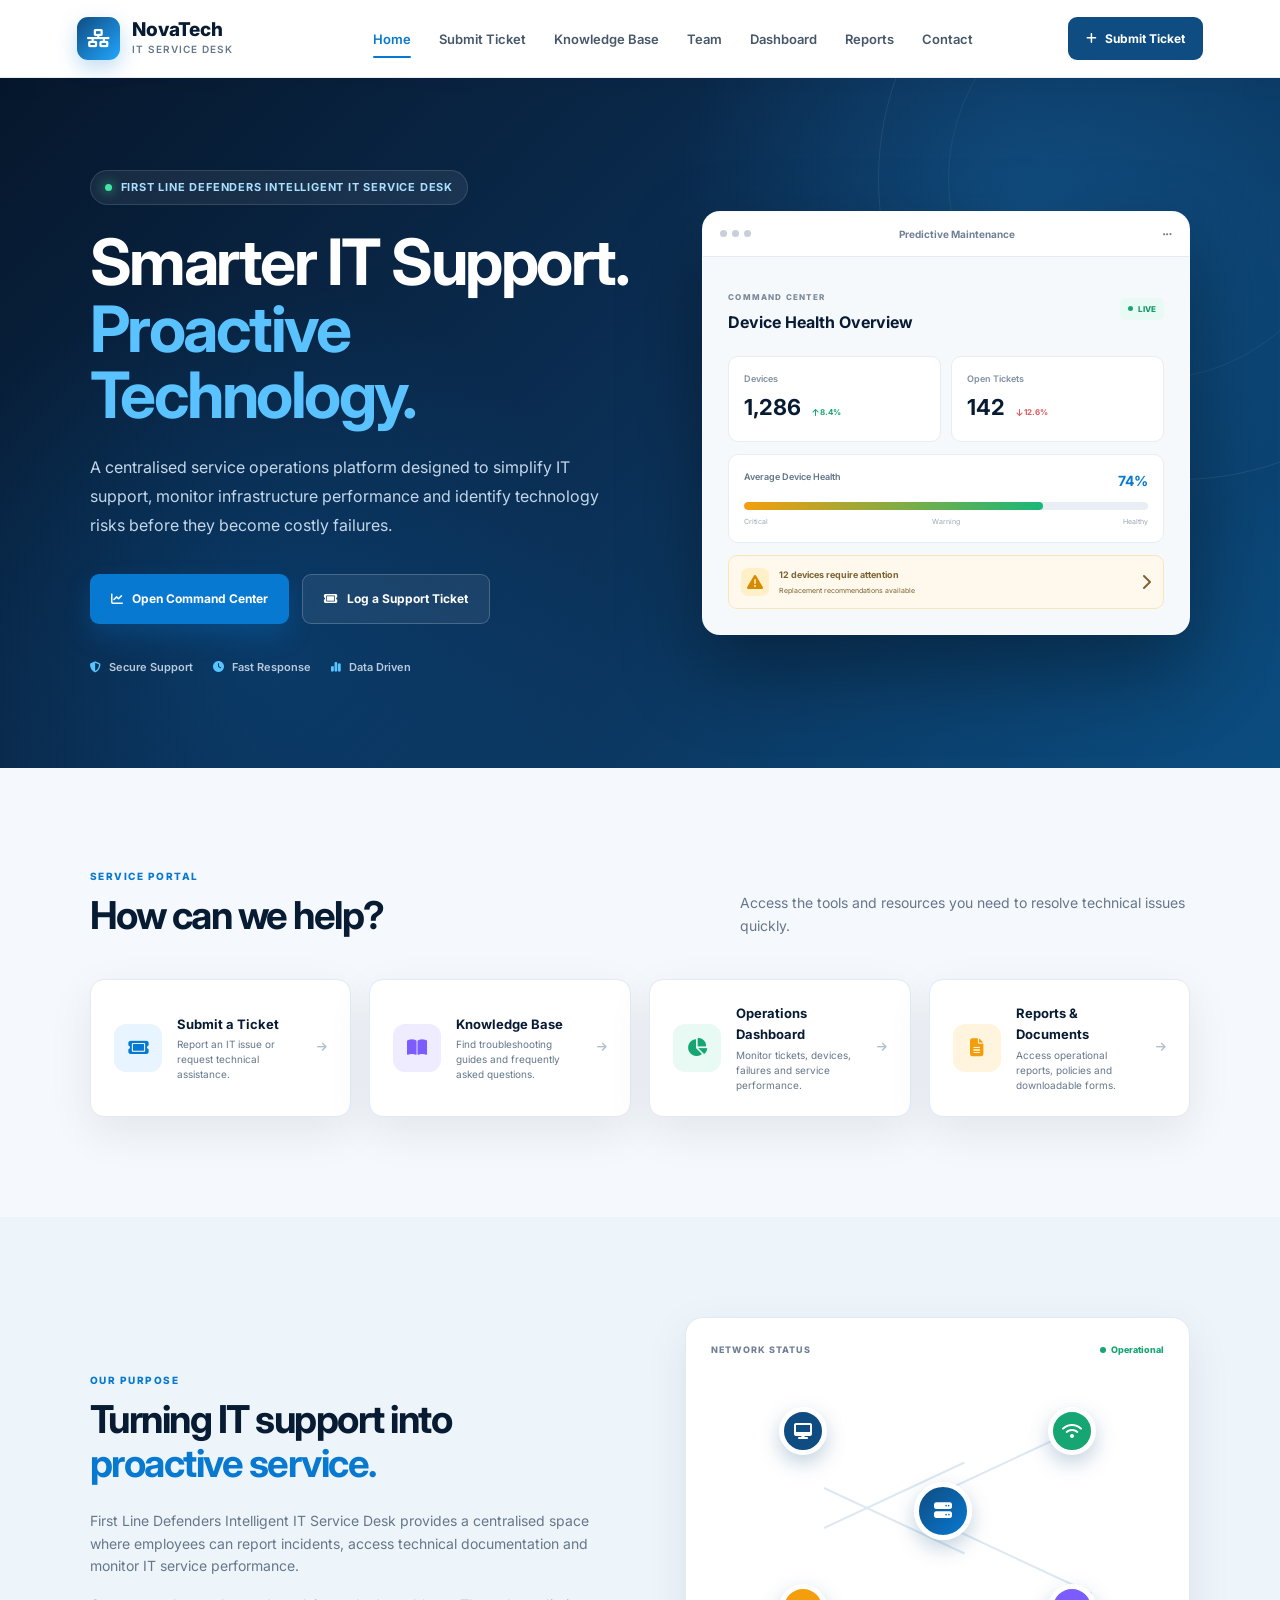
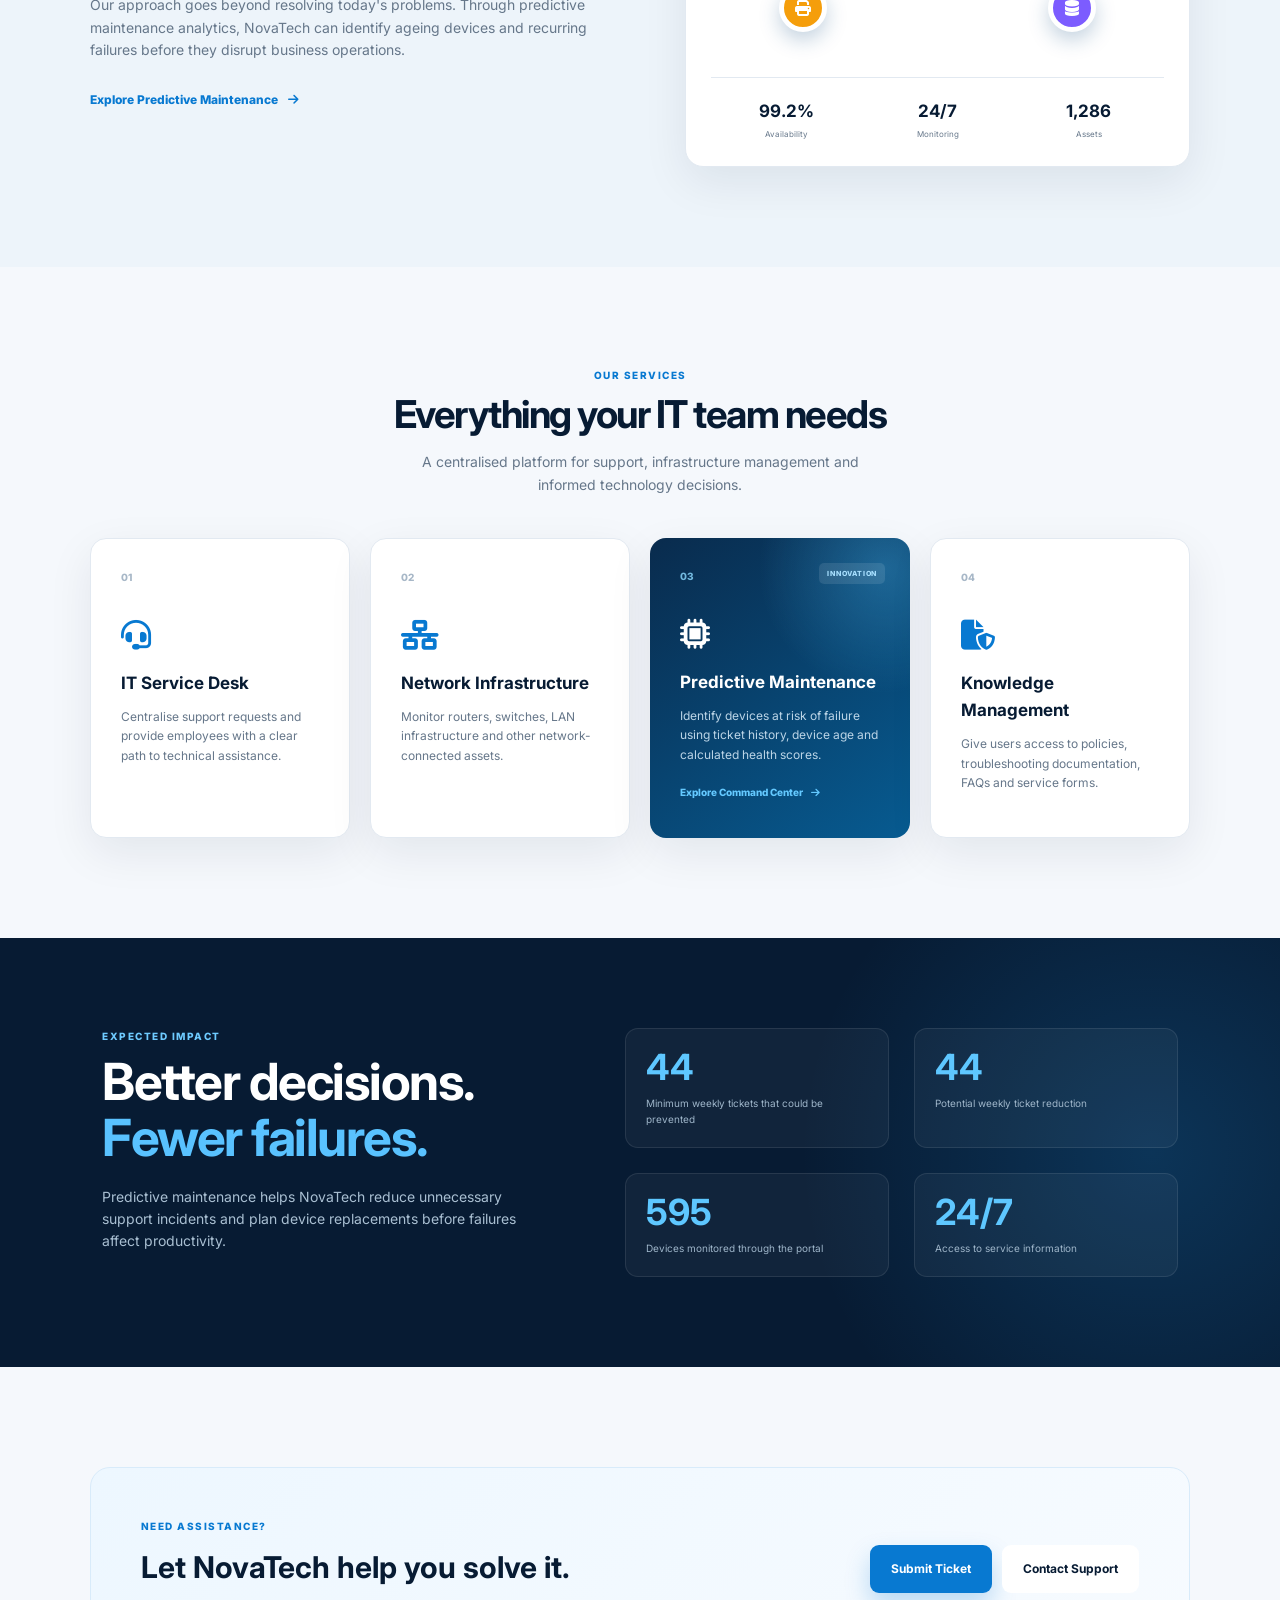
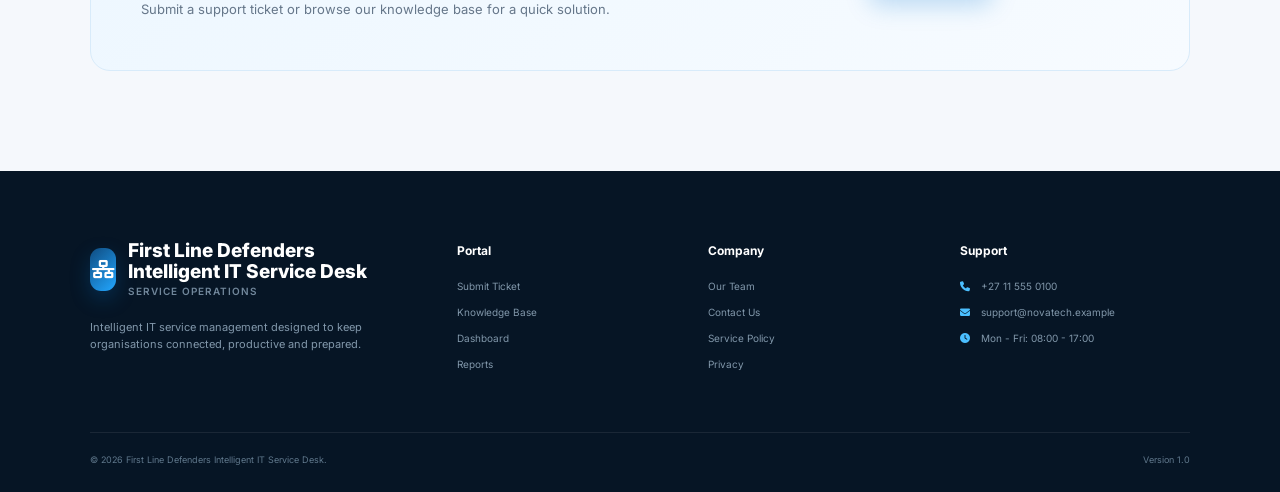
==== commit f4d71ff7: "First Line Defenders instead of NovaTech." ====
--- a/index.html
+++ b/index.html
@@ -5,7 +5,7 @@
     <meta charset="UTF-8">
     <meta name="viewport" content="width=device-width, initial-scale=1.0">
 
-    <title>NovaTech | Service Operations Portal</title>
+    <title>First Line Defenders | Intelligent IT Service Desk</title>
 
     <!-- Google Font -->
     <link rel="preconnect" href="https://fonts.googleapis.com">
@@ -40,7 +40,7 @@
 
                 <div>
                     <span class="brand-name">NovaTech</span>
-                    <span class="brand-subtitle">Service Operations</span>
+                    <span class="brand-subtitle">IT Service Desk</span>
                 </div>
 
             </a>
@@ -105,7 +105,7 @@
 
                     <div class="status-pill">
                         <span class="status-dot"></span>
-                        NovaTech Service Operations Portal
+                        First Line Defenders Intelligent IT Service Desk
                     </div>
 
                     <h1>
@@ -367,7 +367,7 @@
                     </h2>
 
                     <p>
-                        NovaTech's Service Operations Portal provides a
+                        First Line Defenders Intelligent IT Service Desk provides a
                         centralised space where employees can report incidents,
                         access technical documentation and monitor IT service
                         performance.
@@ -662,7 +662,7 @@
                     </div>
 
                     <div>
-                        <span class="brand-name">NovaTech</span>
+                        <span class="brand-name">First Line Defenders Intelligent IT Service Desk</span>
                         <span class="brand-subtitle">Service Operations</span>
                     </div>
 
@@ -727,8 +727,7 @@
         <div class="footer-bottom">
 
             <span>
-                © <span id="currentYear">2026</span> NovaTech Solutions.
-                Service Operations Portal.
+                © <span id="currentYear">2026</span> First Line Defenders Intelligent IT Service Desk.
             </span>
 
             <span>
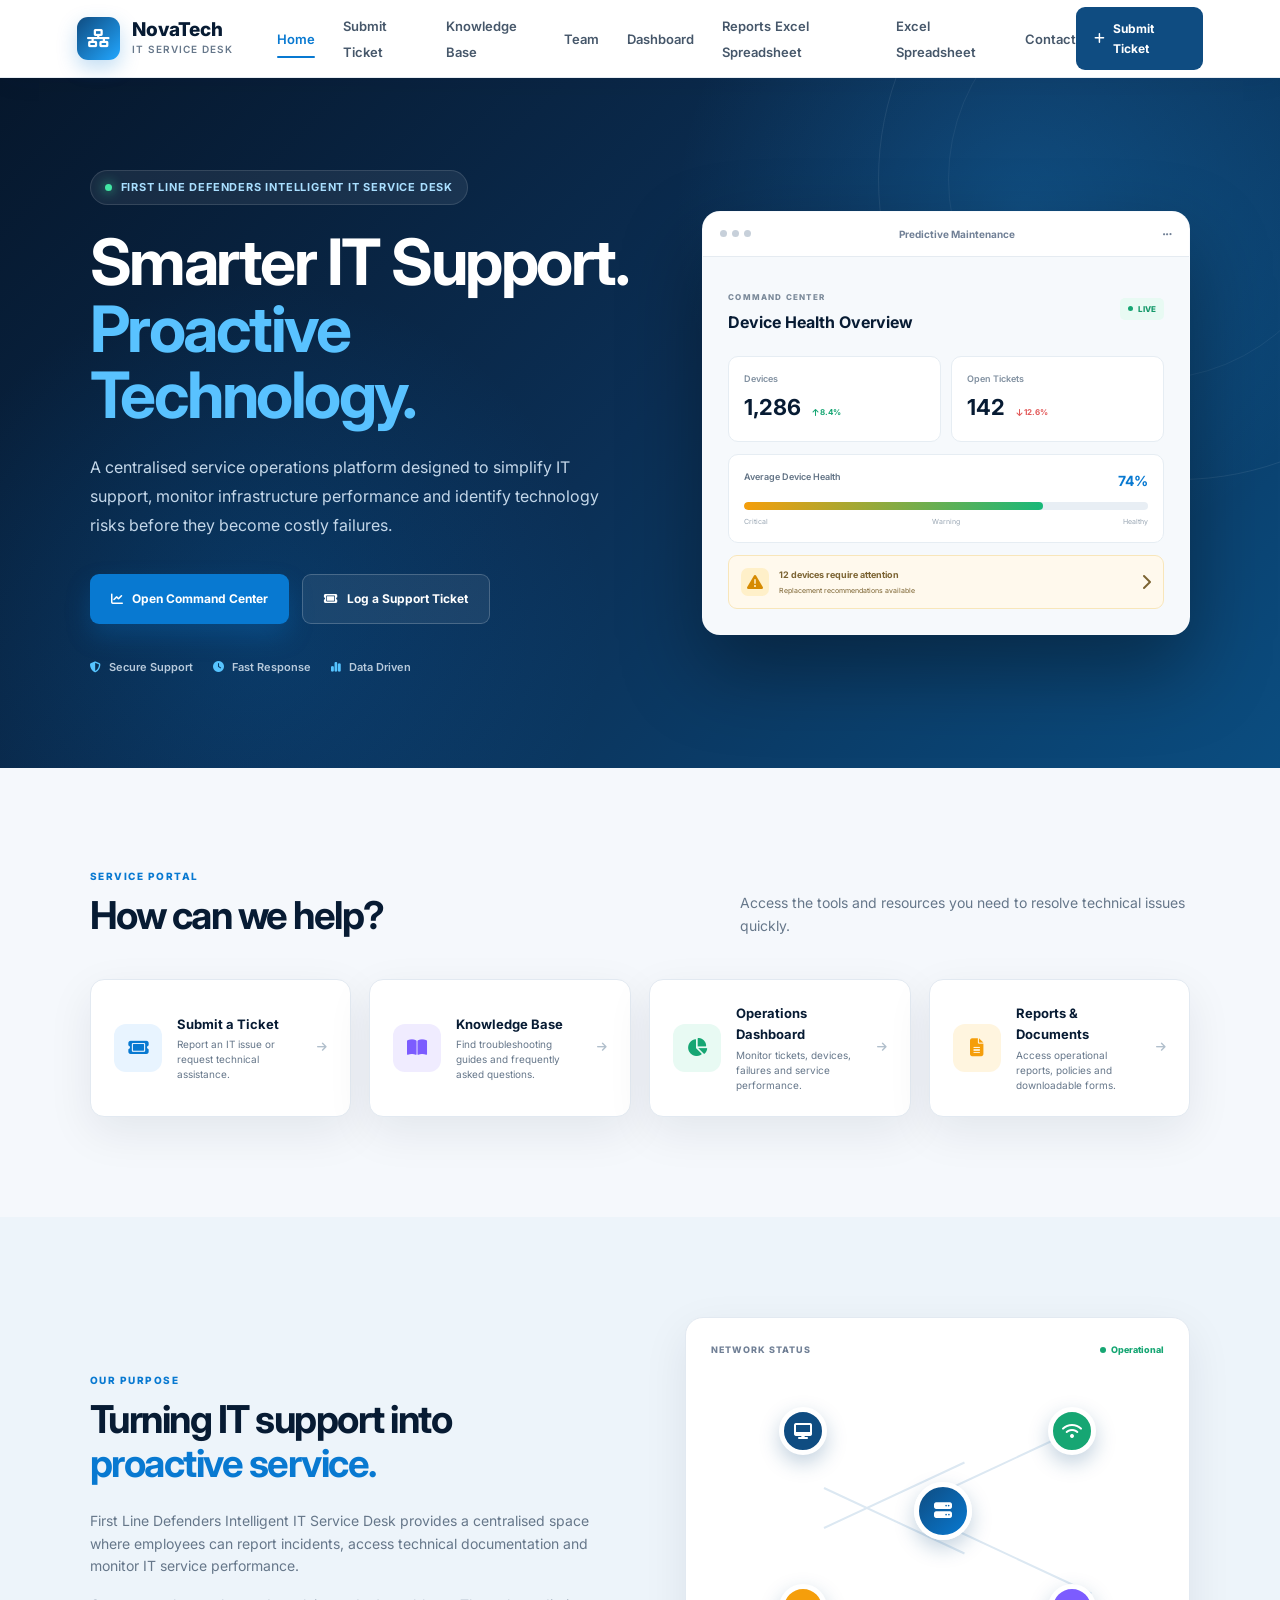
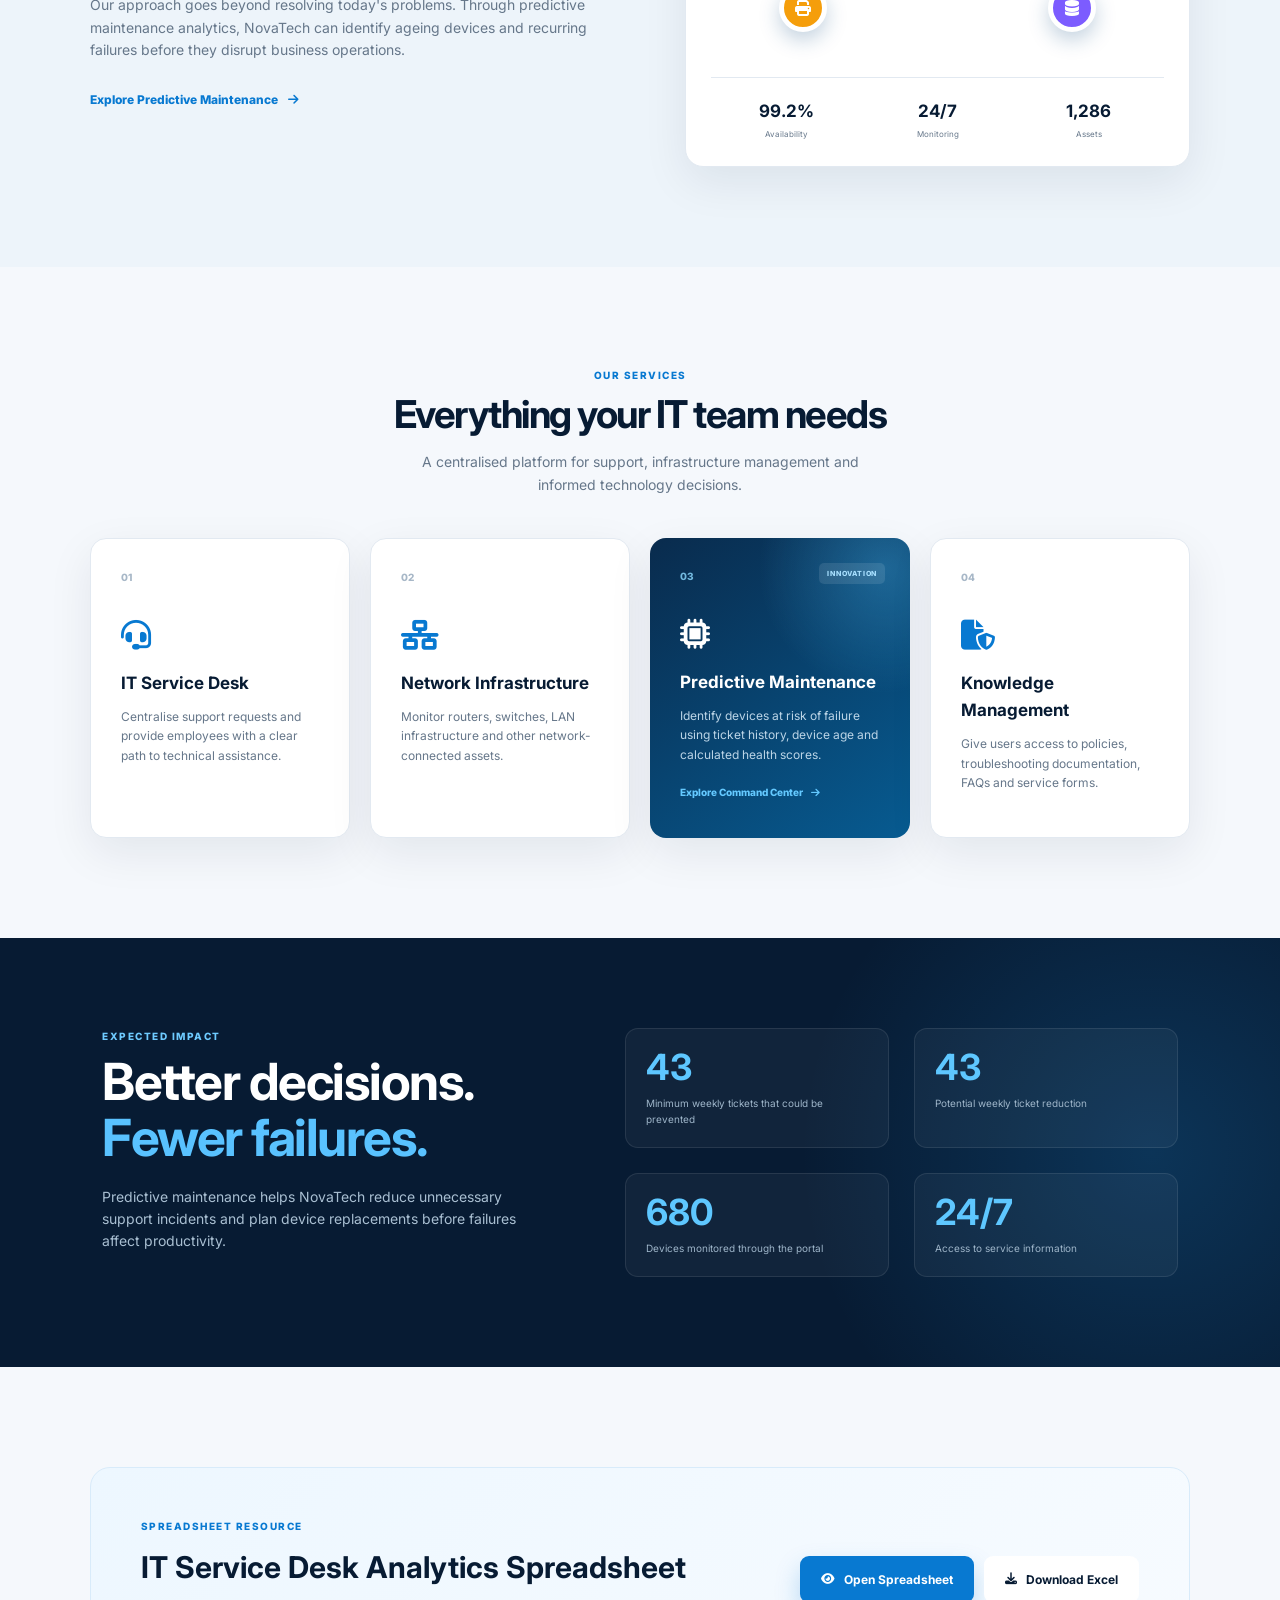
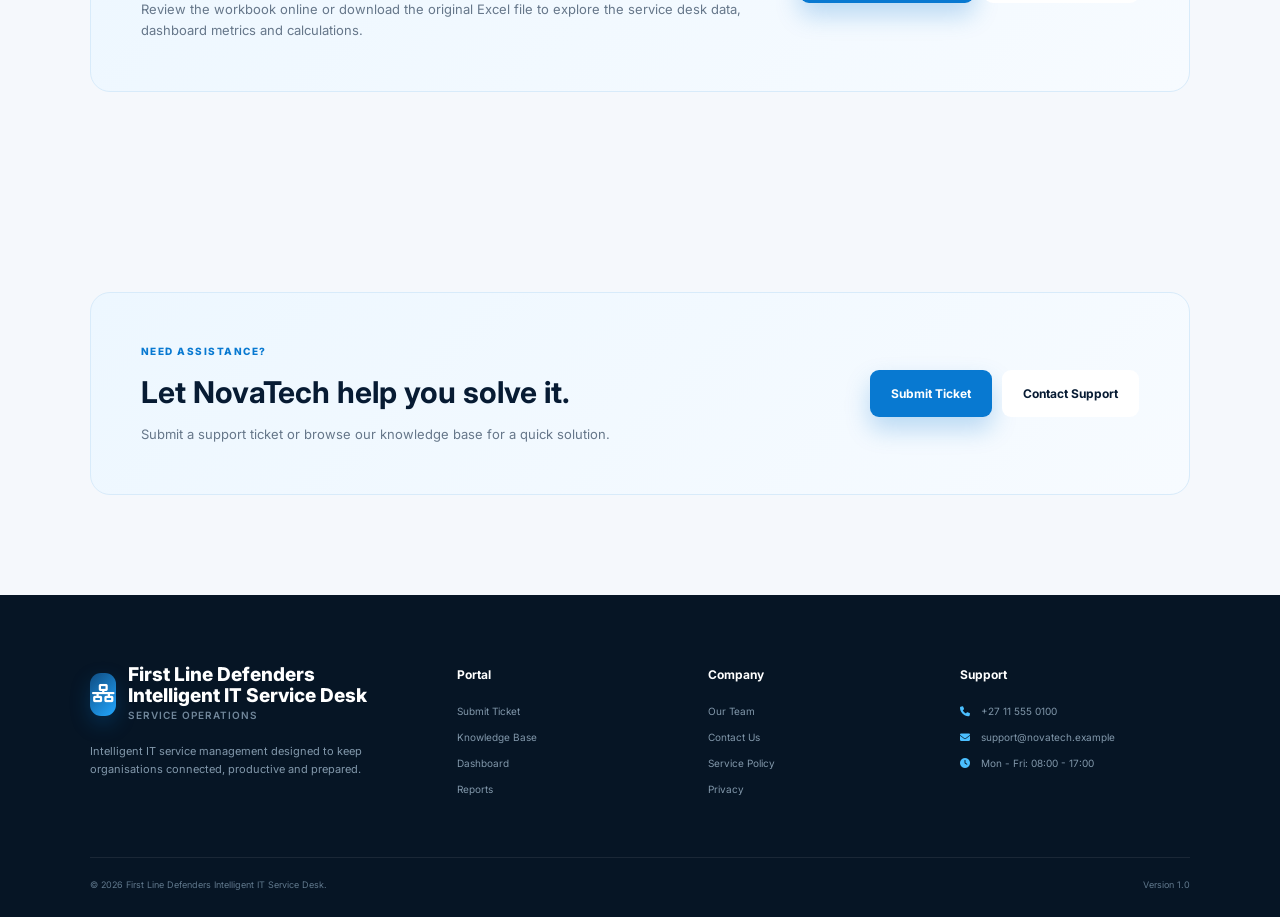
==== commit 40ecc023: "Add files via upload Add online spreadsheet viewer and Excel download" ====
--- a/index.html
+++ b/index.html
@@ -73,6 +73,11 @@
 
                 <li>
                     <a href="pages/reports.html">Reports</a>
+                <a href="spreadsheet.html">Excel Spreadsheet</a>
+                </li>
+
+                <li>
+                    <a href="spreadsheet.html">Excel Spreadsheet</a>
                 </li>
 
                 <li>
@@ -604,6 +609,33 @@
 
 
         <!-- =========================
+             EXCEL SPREADSHEET
+        ========================== -->
+
+        <section class="cta-section" id="excel-spreadsheet">
+            <div class="cta-box">
+                <div>
+                    <span class="section-label">SPREADSHEET RESOURCE</span>
+                    <h2>IT Service Desk Analytics Spreadsheet</h2>
+                    <p>
+                        Review the workbook online or download the original Excel file
+                        to explore the service desk data, dashboard metrics and calculations.
+                    </p>
+                </div>
+                <div class="cta-buttons">
+                    <a href="spreadsheet.html" class="primary-button">
+                        <i class="fa-solid fa-eye"></i>
+                        Open Spreadsheet
+                    </a>
+                    <a href="assets/service-desk-analytics.xlsx" class="secondary-button dark" download>
+                        <i class="fa-solid fa-download"></i>
+                        Download Excel
+                    </a>
+                </div>
+            </div>
+        </section>
+
+        <!-- =========================
              CONTACT CTA
         ========================== -->
 
